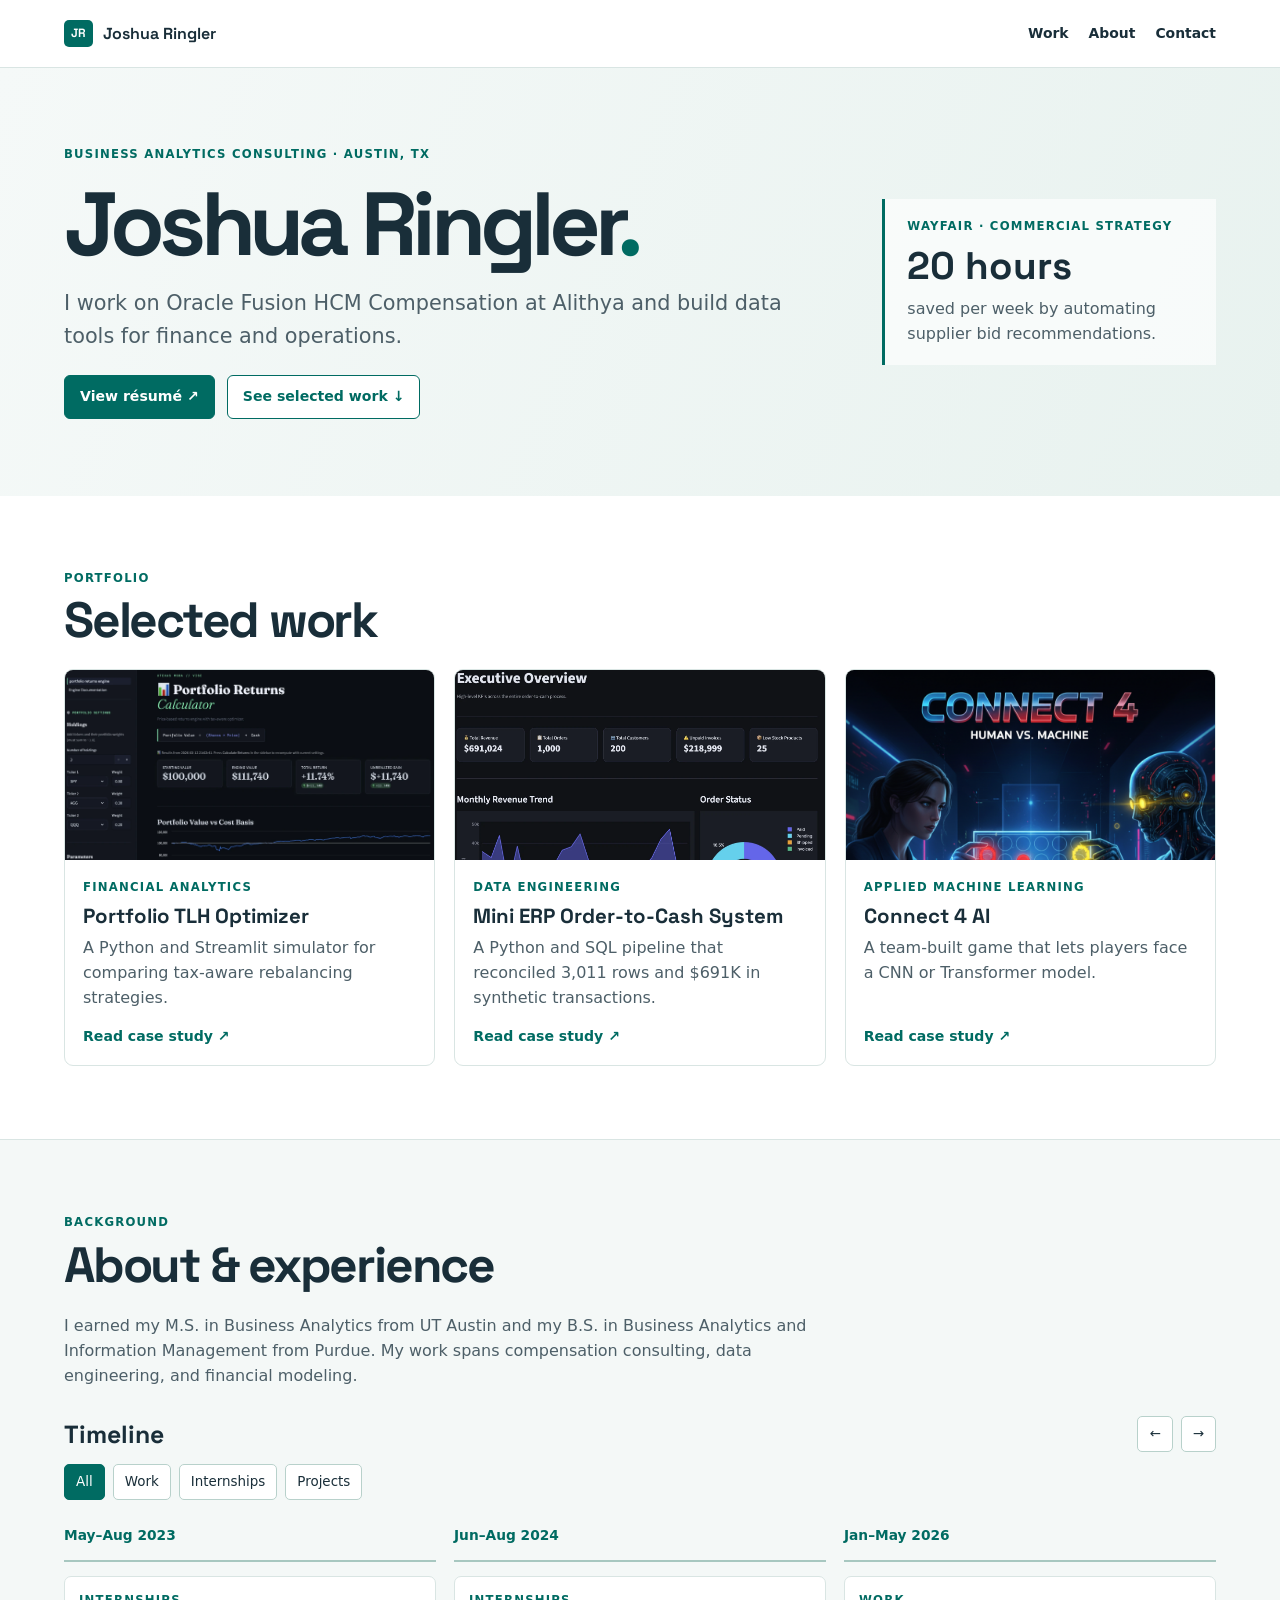
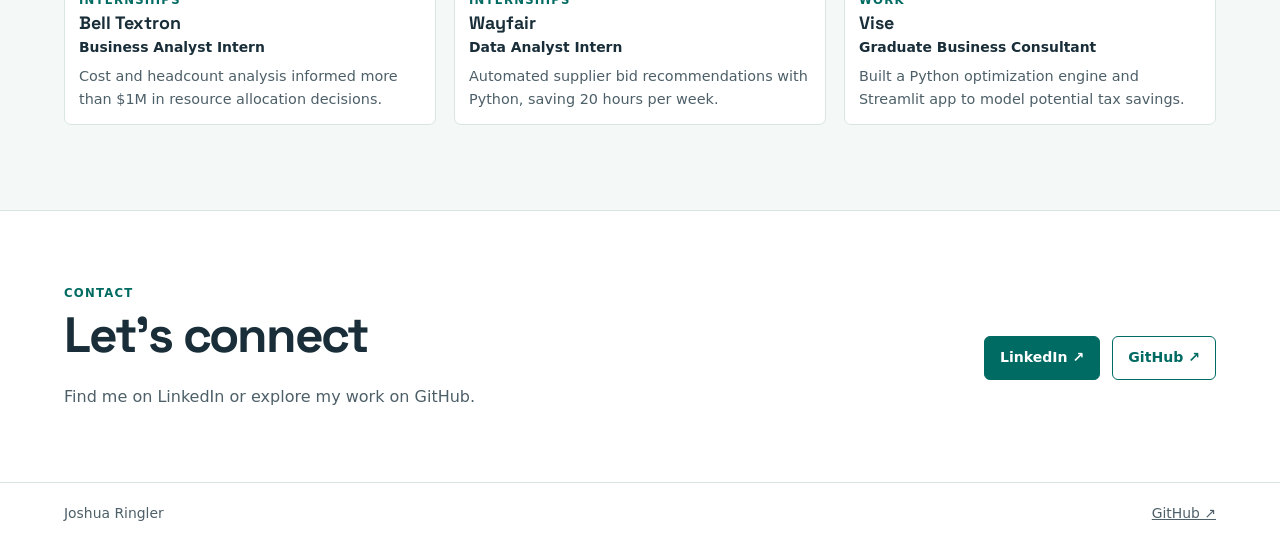
==== index.html @ b194dd1d "Revamp portfolio with consulting design and interactive timeline" ====
<!doctype html>
<html lang="en"><head><meta charset="utf-8"><meta name="viewport" content="width=device-width,initial-scale=1">
<title>Joshua Ringler | Business Analytics Consultant</title><meta name="description" content="Oracle Fusion HCM consulting, data engineering, and financial analytics projects."><link rel="stylesheet" href="/assets/consulting.css"><script src="/assets/timeline.js" defer></script></head>
<body><a class="skip" href="#main">Skip to content</a>
<header class="site-header"><div class="shell top"><a class="brand" href="/"><span aria-hidden="true">JR</span> Joshua Ringler</a><nav aria-label="Main navigation"><a href="/#work">Work</a><a href="/#about">About</a><a href="/#contact">Contact</a></nav></div></header>
<main id="main"><section class="hero"><div class="shell hero-grid"><div><p class="label">Business analytics consulting · Austin, TX</p><h1>Joshua Ringler<span>.</span></h1><p class="lead">I work on Oracle Fusion HCM Compensation at Alithya and build data tools for finance and operations.</p><div class="actions"><a class="primary" href="/assets/joshua-ringler-resume.pdf">View résumé <span aria-hidden="true">↗</span></a><a class="secondary" href="#work">See selected work <span aria-hidden="true">↓</span></a></div></div><aside class="hero-aside" aria-label="Career highlight"><p class="label">Wayfair · Commercial Strategy</p><strong>20 hours</strong><p>saved per week by automating supplier bid recommendations.</p></aside></div></section>
<section class="shell section" id="work"><p class="label">Portfolio</p><h2>Selected work</h2><div class="projects"><article class="project"><a class="project-image" href="/work/portfolio-tlh/" tabindex="-1" aria-hidden="true"><img src="/assets/images/portfolio.webp" alt="" loading="lazy"></a><div class="project-content"><p class="label">Financial analytics</p><h3><a href="/work/portfolio-tlh/">Portfolio TLH Optimizer</a></h3><p>A Python and Streamlit simulator for comparing tax-aware rebalancing strategies.</p><a class="arrow" href="/work/portfolio-tlh/" aria-label="Read case study: Portfolio TLH Optimizer">Read case study <span aria-hidden="true">↗</span></a></div></article><article class="project"><a class="project-image" href="/work/order-to-cash/" tabindex="-1" aria-hidden="true"><img src="/assets/images/order-to-cash.webp" alt="" loading="lazy"></a><div class="project-content"><p class="label">Data engineering</p><h3><a href="/work/order-to-cash/">Mini ERP Order-to-Cash System</a></h3><p>A Python and SQL pipeline that reconciled 3,011 rows and $691K in synthetic transactions.</p><a class="arrow" href="/work/order-to-cash/" aria-label="Read case study: Mini ERP Order-to-Cash System">Read case study <span aria-hidden="true">↗</span></a></div></article><article class="project"><a class="project-image" href="/work/connect-4-ai/" tabindex="-1" aria-hidden="true"><img src="/assets/images/connect_4.png" alt="" loading="lazy"></a><div class="project-content"><p class="label">Applied machine learning</p><h3><a href="/work/connect-4-ai/">Connect 4 AI</a></h3><p>A team-built game that lets players face a CNN or Transformer model.</p><a class="arrow" href="/work/connect-4-ai/" aria-label="Read case study: Connect 4 AI">Read case study <span aria-hidden="true">↗</span></a></div></article></div></section>
<section class="about section" id="about"><div class="shell"><p class="label">Background</p><h2>About &amp; experience</h2><p class="intro">I earned my M.S. in Business Analytics from UT Austin and my B.S. in Business Analytics and Information Management from Purdue. My work spans compensation consulting, data engineering, and financial modeling.</p>
<div class="timeline-head"><h3>Timeline</h3><div class="timeline-nav" hidden><button type="button" data-step="-1" aria-label="Earlier timeline entries">←</button><button type="button" data-step="1" aria-label="Later timeline entries">→</button></div></div>
<div class="filters" hidden role="group" aria-label="Filter timeline"><button type="button" data-filter="All" aria-pressed="true">All</button><button type="button" data-filter="Work" aria-pressed="false">Work</button><button type="button" data-filter="Internships" aria-pressed="false">Internships</button><button type="button" data-filter="Projects" aria-pressed="false">Projects</button></div>
<p class="sr" id="timeline-status" role="status"></p><ol class="timeline" tabindex="0" aria-label="Experience and project timeline"><li data-category="Internships"><p class="time">May–Aug 2023</p><div class="event"><p class="label">Internships</p><h3>Bell Textron</h3><p class="role">Business Analyst Intern</p><p>Cost and headcount analysis informed more than $1M in resource allocation decisions.</p></div></li><li data-category="Internships"><p class="time">Jun–Aug 2024</p><div class="event"><p class="label">Internships</p><h3>Wayfair</h3><p class="role">Data Analyst Intern</p><p>Automated supplier bid recommendations with Python, saving 20 hours per week.</p></div></li><li data-category="Work"><p class="time">Jan–May 2026</p><div class="event"><p class="label">Work</p><h3>Vise</h3><p class="role">Graduate Business Consultant</p><p>Built a Python optimization engine and Streamlit app to model potential tax savings.</p></div></li><li data-category="Projects"><p class="time">Spring 2026</p><div class="event"><p class="label">Projects</p><h3>Connect 4 AI</h3><p class="role">Team course project</p><p>Built an app as a team that lets players choose between a CNN and a Transformer opponent.</p></div></li><li data-category="Projects"><p class="time">2026</p><div class="event"><p class="label">Projects</p><h3>Mini ERP Order-to-Cash</h3><p class="role">Personal project</p><p>Reconciled 3,011 rows and $691K in synthetic transactions with Python and SQL.</p></div></li><li data-category="Work"><p class="time">Sep 2026–present</p><div class="event"><p class="label">Work</p><h3>Alithya</h3><p class="role">Associate Consultant, HCM Compensation</p><p>Configure Oracle Fusion HCM compensation plans and use SQL for data preparation.</p></div></li></ol></div></section>
<section class="shell section contact" id="contact"><div><p class="label">Contact</p><h2>Let’s connect</h2><p>Find me on LinkedIn or explore my work on GitHub.</p></div><div class="actions"><a class="primary" href="https://www.linkedin.com/in/joshuaringler/">LinkedIn ↗</a><a class="secondary" href="https://github.com/jringler30">GitHub ↗</a></div></section></main><footer><div class="shell">Joshua Ringler <a href="https://github.com/jringler30">GitHub ↗</a></div></footer></body></html>
---- assets/consulting.css ----
@font-face{font-family:Space;src:url('/assets/fonts/space.ttf') format('truetype');font-weight:300 700;font-display:swap}
:root{--ink:#192e39;--muted:#4d5f68;--teal:#006b62;--line:#d9e5e3;--wash:#edf5f3}
*{box-sizing:border-box}
body{margin:0;background:#fff;color:var(--ink);font:1rem/1.55 system-ui,sans-serif}
a{color:inherit}
a:focus-visible,button:focus-visible,[tabindex]:focus-visible{outline:3px solid #07877a;outline-offset:4px}
[hidden]{display:none!important}
.sr,.skip:not(:focus){position:absolute;width:1px;height:1px;overflow:hidden;clip-path:inset(50%);white-space:nowrap}
.skip:focus{position:fixed;top:8px;left:8px;padding:10px;z-index:2;background:white}
.shell{width:min(1152px,calc(100% - 64px));margin:auto}
h1,h2,h3,.brand{font-family:Space,system-ui,sans-serif;line-height:1.1;margin:0}
p{margin:0}
.site-header{border-bottom:1px solid var(--line)}
.top,nav,.brand,.actions,footer .shell,.timeline-head{display:flex;align-items:center;gap:20px}
.top,footer .shell,.timeline-head{justify-content:space-between}
.top{min-height:67px}
.brand,nav a,.actions a{font-weight:650;text-decoration:none}
.brand{gap:10px}
.brand span{background:var(--teal);color:white;border-radius:5px;padding:7px;font-size:.75rem}
nav a{font-size:.87rem}nav a:hover,.arrow:hover{color:var(--teal)}
.hero{background:linear-gradient(112deg,#f5f9f8,#e8f2ef);padding:clamp(45px,6vw,88px) 0}
.hero-grid{display:grid;grid-template-columns:1fr .45fr;gap:6vw;align-items:center}
.label{font-size:.73rem;text-transform:uppercase;letter-spacing:.105em;color:var(--teal);font-weight:750}
h1{font-size:clamp(2.7rem,7vw,6rem);letter-spacing:-.065em;margin:12px 0 14px}
h1 span{color:var(--teal)}
.lead{font-size:clamp(1.06rem,2vw,1.3rem);color:var(--muted);max-width:57ch}
.hero-aside{border-left:3px solid var(--teal);padding:18px 22px;background:#ffffffa8;max-width:340px}
.hero-aside strong{font:700 clamp(1.75rem,3vw,2.6rem)/1.2 Space,system-ui,sans-serif;display:block;margin:8px 0}
.hero-aside p:last-child,.project-content>p:not(.label),.intro,.event>p:last-child,.contact p:not(.label),.case>p:not(.label){color:var(--muted)}
.actions{gap:12px;flex-wrap:wrap;margin-top:23px}
.primary,.secondary{display:inline-block;border-radius:6px;padding:10px 15px;border:1px solid var(--teal);font-size:.88rem;font-weight:650;text-decoration:none}
.primary{background:var(--teal);color:white}.primary:hover{background:#00534c}
.secondary{color:var(--teal);background:white}
.section{padding-block:clamp(40px,6vw,73px)}
h2{font-size:clamp(2rem,4vw,3.1rem);letter-spacing:-.045em;margin:6px 0 22px}
.projects{display:grid;grid-template-columns:repeat(3,minmax(0,1fr));gap:19px}
.project{border:1px solid var(--line);border-radius:9px;overflow:hidden;display:flex;flex-direction:column}
.project-image{background:#e5eeec;display:block}
.project-image img{width:100%;aspect-ratio:1.95;object-fit:cover;object-position:top;display:block}
.project-content{padding:18px;display:flex;flex:1;flex-direction:column;gap:9px}
.project h3{font-size:1.28rem}.project h3 a{text-decoration:none}
.arrow{font-size:.88rem;color:var(--teal);font-weight:700;text-decoration:none}
.project .arrow{margin-top:auto;padding-top:6px}
.about{background:#f4f8f7;border-block:1px solid var(--line)}
.intro{max-width:75ch}
.timeline-head{margin:28px 0 12px}.timeline-head h3{font-size:1.55rem}
.filters,.timeline-nav{display:flex;gap:8px;flex-wrap:wrap}
.filters button,.timeline-nav button{padding:6px 11px;min-height:36px;background:white;color:var(--ink);border:1px solid #b8d1cb;border-radius:5px;font:inherit;font-size:.84rem;cursor:pointer}
.filters button[aria-pressed=true]{background:var(--teal);border-color:var(--teal);color:white}
.timeline{display:grid;grid-auto-flow:column;grid-auto-columns:calc((100% - 36px)/3);gap:18px;overflow-x:auto;scroll-snap-type:x mandatory;list-style:none;margin:12px 0 0;padding:0 0 12px;scrollbar-color:#a1bdb6 transparent}
.timeline li{scroll-snap-align:start;min-width:0}
.time{font-weight:700;color:var(--teal);font-size:.86rem;padding:13px 0;border-bottom:2px solid #a7c7c0;margin-bottom:14px}
.event{border:1px solid var(--line);border-radius:7px;padding:14px;background:white;min-height:calc(100% - 66px)}
.event h3{margin:4px 0;font-size:1.12rem}.role{font-weight:650;font-size:.87rem;margin-bottom:7px}
.event>p:last-child{font-size:.9rem}
.contact{display:flex;align-items:center;justify-content:space-between;gap:20px;flex-wrap:wrap}
footer{border-top:1px solid var(--line);padding:20px 0;color:var(--muted);font-size:.87rem}
.case{max-width:900px}.case>.label{margin-top:28px}.case h1{font-size:clamp(2.4rem,6vw,4.7rem)}.case .primary{margin-top:20px}.case figure{margin:25px 0}.case img{display:block;max-width:100%;max-height:580px;border:1px solid var(--line);border-radius:8px}.case h2{font-size:1.7rem;margin-top:24px;margin-bottom:7px}
@media(max-width:720px){
 .shell{width:calc(100% - 34px)}.hero-grid,.projects{grid-template-columns:1fr}.hero-grid{gap:24px}.hero-aside{max-width:none}.timeline{grid-auto-flow:row;grid-template-columns:1fr;overflow:visible;gap:12px;border-left:2px solid #a7c7c0;padding-left:12px}.time{padding:4px 0;border:0;margin-bottom:3px}.timeline-nav{display:none}.event{min-height:auto}
}
@media(max-width:410px){nav{gap:9px}nav a,.brand{font-size:.76rem}.top{gap:7px}.brand{gap:5px}}
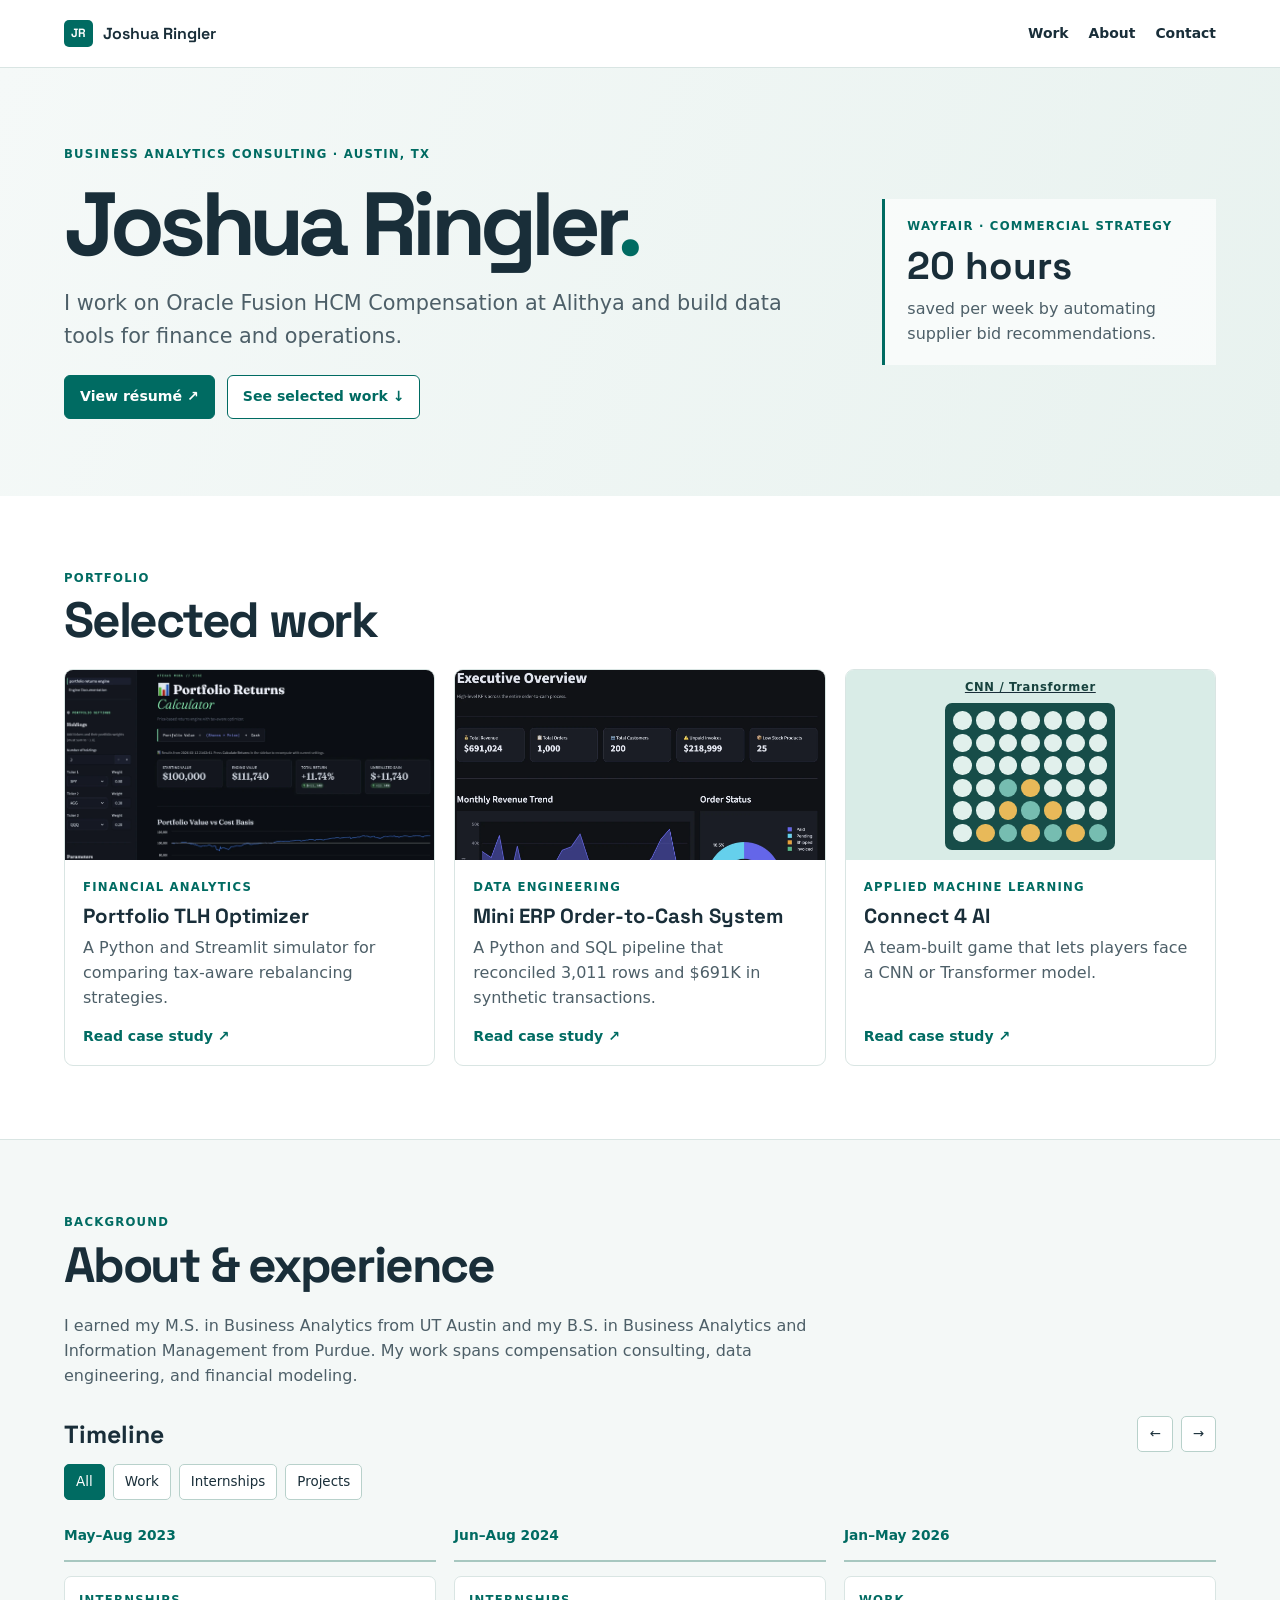
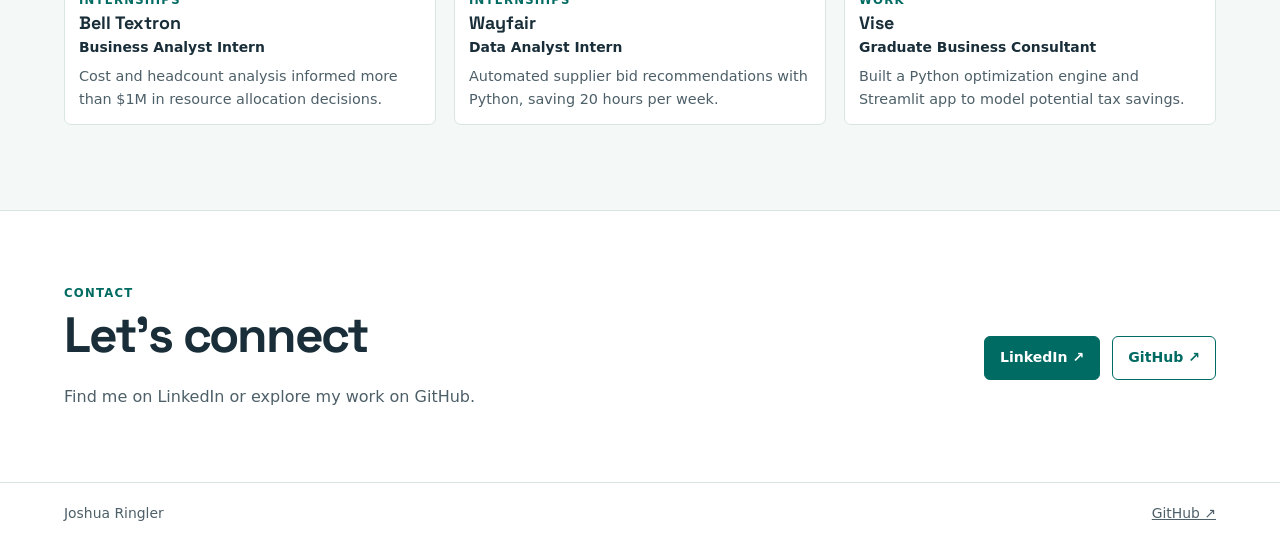
==== commit 052e11d1: "Use a lightweight illustration for the Connect 4 case study" ====
--- a/index.html
+++ b/index.html
@@ -4,7 +4,7 @@
 <body><a class="skip" href="#main">Skip to content</a>
 <header class="site-header"><div class="shell top"><a class="brand" href="/"><span aria-hidden="true">JR</span> Joshua Ringler</a><nav aria-label="Main navigation"><a href="/#work">Work</a><a href="/#about">About</a><a href="/#contact">Contact</a></nav></div></header>
 <main id="main"><section class="hero"><div class="shell hero-grid"><div><p class="label">Business analytics consulting · Austin, TX</p><h1>Joshua Ringler<span>.</span></h1><p class="lead">I work on Oracle Fusion HCM Compensation at Alithya and build data tools for finance and operations.</p><div class="actions"><a class="primary" href="/assets/joshua-ringler-resume.pdf">View résumé <span aria-hidden="true">↗</span></a><a class="secondary" href="#work">See selected work <span aria-hidden="true">↓</span></a></div></div><aside class="hero-aside" aria-label="Career highlight"><p class="label">Wayfair · Commercial Strategy</p><strong>20 hours</strong><p>saved per week by automating supplier bid recommendations.</p></aside></div></section>
-<section class="shell section" id="work"><p class="label">Portfolio</p><h2>Selected work</h2><div class="projects"><article class="project"><a class="project-image" href="/work/portfolio-tlh/" tabindex="-1" aria-hidden="true"><img src="/assets/images/portfolio.webp" alt="" loading="lazy"></a><div class="project-content"><p class="label">Financial analytics</p><h3><a href="/work/portfolio-tlh/">Portfolio TLH Optimizer</a></h3><p>A Python and Streamlit simulator for comparing tax-aware rebalancing strategies.</p><a class="arrow" href="/work/portfolio-tlh/" aria-label="Read case study: Portfolio TLH Optimizer">Read case study <span aria-hidden="true">↗</span></a></div></article><article class="project"><a class="project-image" href="/work/order-to-cash/" tabindex="-1" aria-hidden="true"><img src="/assets/images/order-to-cash.webp" alt="" loading="lazy"></a><div class="project-content"><p class="label">Data engineering</p><h3><a href="/work/order-to-cash/">Mini ERP Order-to-Cash System</a></h3><p>A Python and SQL pipeline that reconciled 3,011 rows and $691K in synthetic transactions.</p><a class="arrow" href="/work/order-to-cash/" aria-label="Read case study: Mini ERP Order-to-Cash System">Read case study <span aria-hidden="true">↗</span></a></div></article><article class="project"><a class="project-image" href="/work/connect-4-ai/" tabindex="-1" aria-hidden="true"><img src="/assets/images/connect_4.png" alt="" loading="lazy"></a><div class="project-content"><p class="label">Applied machine learning</p><h3><a href="/work/connect-4-ai/">Connect 4 AI</a></h3><p>A team-built game that lets players face a CNN or Transformer model.</p><a class="arrow" href="/work/connect-4-ai/" aria-label="Read case study: Connect 4 AI">Read case study <span aria-hidden="true">↗</span></a></div></article></div></section>
+<section class="shell section" id="work"><p class="label">Portfolio</p><h2>Selected work</h2><div class="projects"><article class="project"><a class="project-image" href="/work/portfolio-tlh/" tabindex="-1" aria-hidden="true"><img src="/assets/images/portfolio.webp" alt="" loading="lazy"></a><div class="project-content"><p class="label">Financial analytics</p><h3><a href="/work/portfolio-tlh/">Portfolio TLH Optimizer</a></h3><p>A Python and Streamlit simulator for comparing tax-aware rebalancing strategies.</p><a class="arrow" href="/work/portfolio-tlh/" aria-label="Read case study: Portfolio TLH Optimizer">Read case study <span aria-hidden="true">↗</span></a></div></article><article class="project"><a class="project-image" href="/work/order-to-cash/" tabindex="-1" aria-hidden="true"><img src="/assets/images/order-to-cash.webp" alt="" loading="lazy"></a><div class="project-content"><p class="label">Data engineering</p><h3><a href="/work/order-to-cash/">Mini ERP Order-to-Cash System</a></h3><p>A Python and SQL pipeline that reconciled 3,011 rows and $691K in synthetic transactions.</p><a class="arrow" href="/work/order-to-cash/" aria-label="Read case study: Mini ERP Order-to-Cash System">Read case study <span aria-hidden="true">↗</span></a></div></article><article class="project"><a class="project-image" href="/work/connect-4-ai/" tabindex="-1" aria-hidden="true"><div class="game-preview" aria-hidden="true"><span>CNN / Transformer</span><div class="game-board"><i></i><i></i><i></i><i></i><i></i><i></i><i></i><i></i><i></i><i></i><i></i><i></i><i></i><i></i><i></i><i></i><i></i><i></i><i></i><i></i><i></i><i></i><i></i><i class="dark"></i><i class="light"></i><i></i><i></i><i></i><i></i><i></i><i class="light"></i><i class="dark"></i><i class="light"></i><i></i><i></i><i></i><i class="light"></i><i class="dark"></i><i class="light"></i><i class="dark"></i><i class="light"></i><i class="dark"></i></div></div></a><div class="project-content"><p class="label">Applied machine learning</p><h3><a href="/work/connect-4-ai/">Connect 4 AI</a></h3><p>A team-built game that lets players face a CNN or Transformer model.</p><a class="arrow" href="/work/connect-4-ai/" aria-label="Read case study: Connect 4 AI">Read case study <span aria-hidden="true">↗</span></a></div></article></div></section>
 <section class="about section" id="about"><div class="shell"><p class="label">Background</p><h2>About &amp; experience</h2><p class="intro">I earned my M.S. in Business Analytics from UT Austin and my B.S. in Business Analytics and Information Management from Purdue. My work spans compensation consulting, data engineering, and financial modeling.</p>
 <div class="timeline-head"><h3>Timeline</h3><div class="timeline-nav" hidden><button type="button" data-step="-1" aria-label="Earlier timeline entries">←</button><button type="button" data-step="1" aria-label="Later timeline entries">→</button></div></div>
 <div class="filters" hidden role="group" aria-label="Filter timeline"><button type="button" data-filter="All" aria-pressed="true">All</button><button type="button" data-filter="Work" aria-pressed="false">Work</button><button type="button" data-filter="Internships" aria-pressed="false">Internships</button><button type="button" data-filter="Projects" aria-pressed="false">Projects</button></div>
--- a/assets/consulting.css
+++ b/assets/consulting.css
@@ -60,3 +60,5 @@
  .shell{width:calc(100% - 34px)}.hero-grid,.projects{grid-template-columns:1fr}.hero-grid{gap:24px}.hero-aside{max-width:none}.timeline{grid-auto-flow:row;grid-template-columns:1fr;overflow:visible;gap:12px;border-left:2px solid #a7c7c0;padding-left:12px}.time{padding:4px 0;border:0;margin-bottom:3px}.timeline-nav{display:none}.event{min-height:auto}
 }
 @media(max-width:410px){nav{gap:9px}nav a,.brand{font-size:.76rem}.top{gap:7px}.brand{gap:5px}}
+
+.game-preview{aspect-ratio:1.95;background:#d9ece7;display:grid;place-content:center;justify-items:center;gap:6px;color:#17423e;font-size:.72rem;font-weight:700;letter-spacing:.06em}.game-board{display:grid;grid-template-columns:repeat(7,1fr);gap:4px;background:#174d49;border-radius:7px;padding:8px}.game-board i{width:clamp(10px,1.45vw,19px);aspect-ratio:1;border-radius:50%;background:#e1f0ec}.game-board .light{background:#e8b959}.game-board .dark{background:#76bdb1}.case .game-preview{max-height:315px}
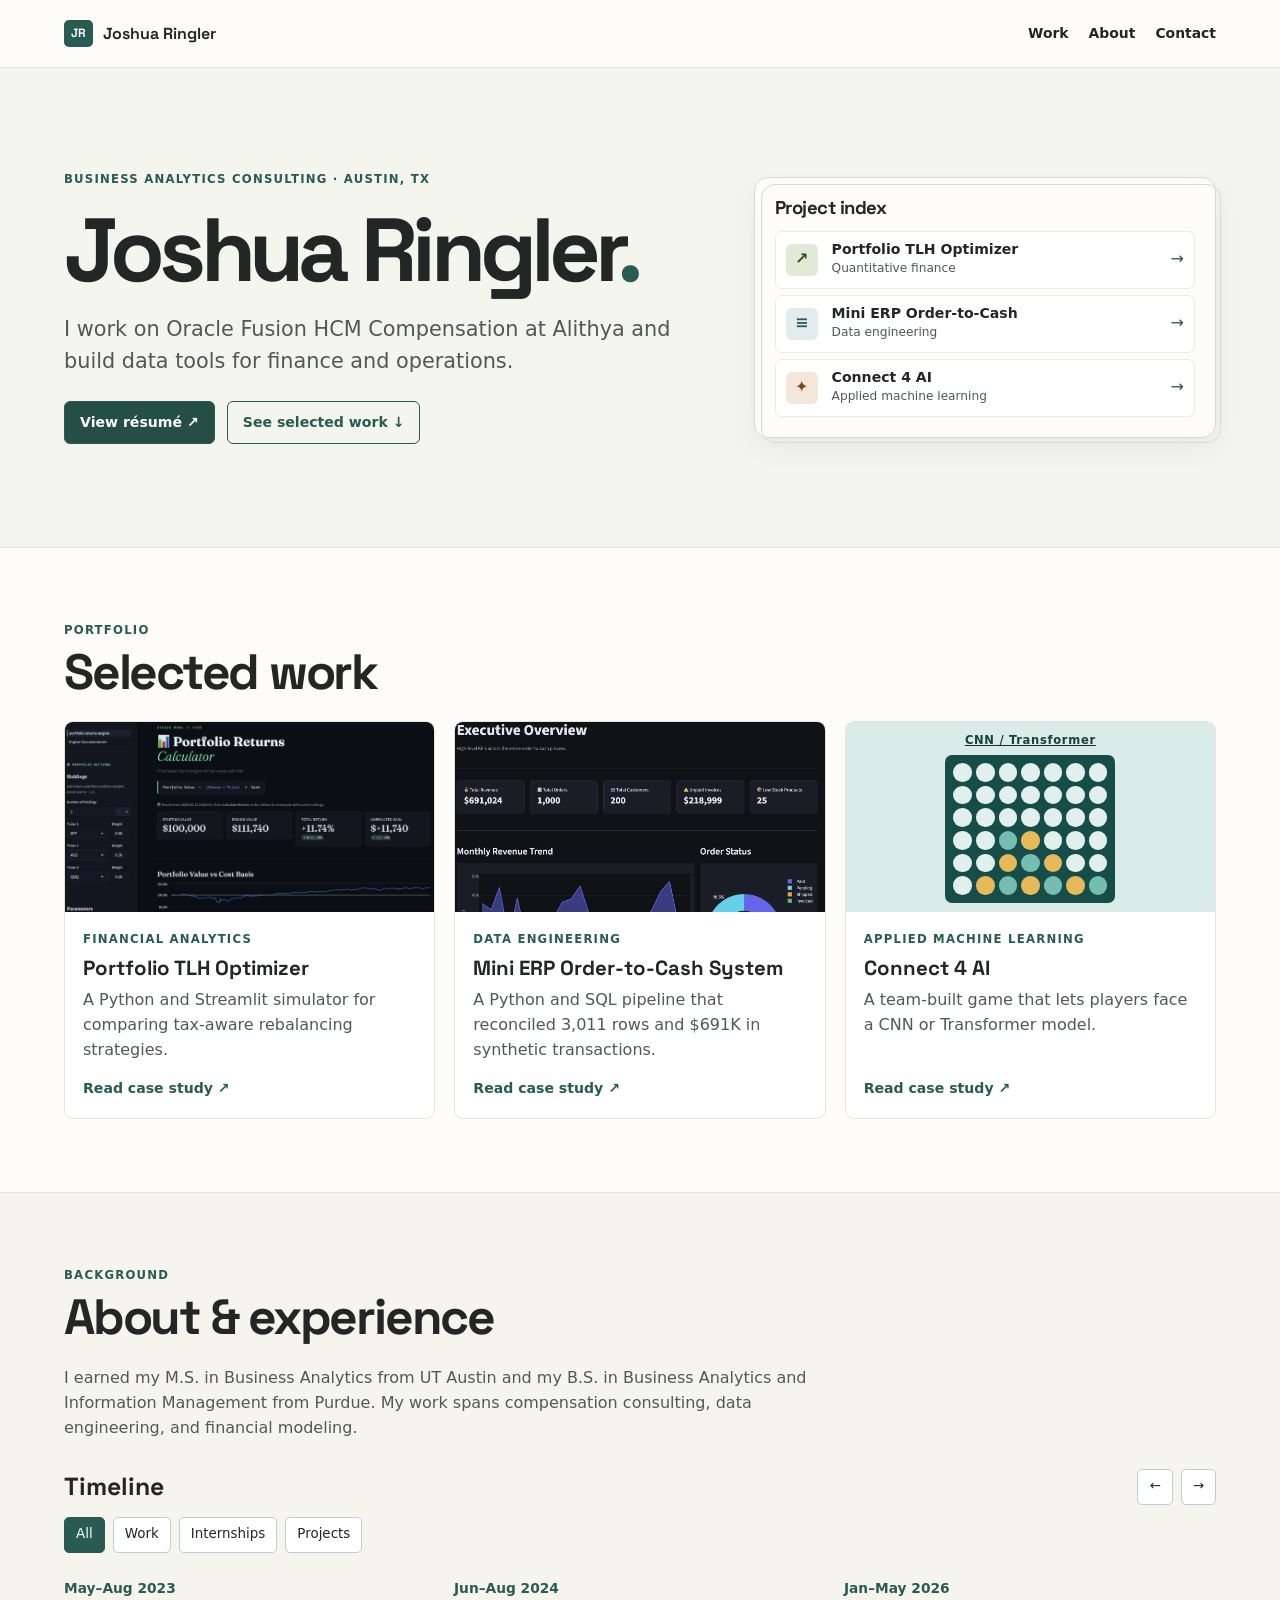
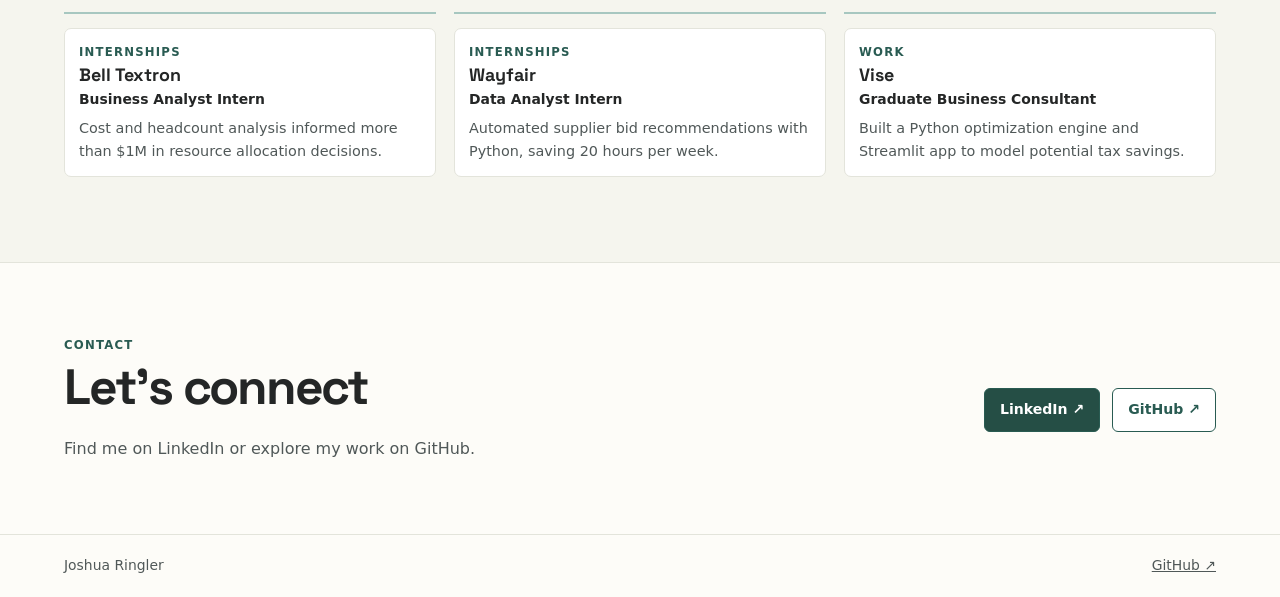
==== commit 05b3ec88: "Refresh portfolio with an editorial project index and subtle motion" ====
--- a/index.html
+++ b/index.html
@@ -3,7 +3,14 @@
 <title>Joshua Ringler | Business Analytics Consultant</title><meta name="description" content="Oracle Fusion HCM consulting, data engineering, and financial analytics projects."><link rel="stylesheet" href="/assets/consulting.css"><script src="/assets/timeline.js" defer></script></head>
 <body><a class="skip" href="#main">Skip to content</a>
 <header class="site-header"><div class="shell top"><a class="brand" href="/"><span aria-hidden="true">JR</span> Joshua Ringler</a><nav aria-label="Main navigation"><a href="/#work">Work</a><a href="/#about">About</a><a href="/#contact">Contact</a></nav></div></header>
-<main id="main"><section class="hero"><div class="shell hero-grid"><div><p class="label">Business analytics consulting · Austin, TX</p><h1>Joshua Ringler<span>.</span></h1><p class="lead">I work on Oracle Fusion HCM Compensation at Alithya and build data tools for finance and operations.</p><div class="actions"><a class="primary" href="/assets/joshua-ringler-resume.pdf">View résumé <span aria-hidden="true">↗</span></a><a class="secondary" href="#work">See selected work <span aria-hidden="true">↓</span></a></div></div><aside class="hero-aside" aria-label="Career highlight"><p class="label">Wayfair · Commercial Strategy</p><strong>20 hours</strong><p>saved per week by automating supplier bid recommendations.</p></aside></div></section>
+<main id="main"><section class="hero"><div class="shell hero-grid"><div><p class="label">Business analytics consulting · Austin, TX</p><h1>Joshua Ringler<span>.</span></h1><p class="lead">I work on Oracle Fusion HCM Compensation at Alithya and build data tools for finance and operations.</p><div class="actions"><a class="primary" href="/assets/joshua-ringler-resume.pdf">View résumé <span aria-hidden="true">↗</span></a><a class="secondary" href="#work">See selected work <span aria-hidden="true">↓</span></a></div></div><aside class="work-index" aria-labelledby="index-title">
+  <h2 id="index-title">Project index</h2>
+  <ul>
+    <li><a href="/work/portfolio-tlh/"><span class="index-icon index-finance" aria-hidden="true">↗</span><span><strong>Portfolio TLH Optimizer</strong><small>Quantitative finance</small></span><span class="index-arrow" aria-hidden="true">→</span></a></li>
+    <li><a href="/work/order-to-cash/"><span class="index-icon index-data" aria-hidden="true">≡</span><span><strong>Mini ERP Order-to-Cash</strong><small>Data engineering</small></span><span class="index-arrow" aria-hidden="true">→</span></a></li>
+    <li><a href="/work/connect-4-ai/"><span class="index-icon index-ml" aria-hidden="true">✦</span><span><strong>Connect 4 AI</strong><small>Applied machine learning</small></span><span class="index-arrow" aria-hidden="true">→</span></a></li>
+  </ul>
+</aside></div></section>
 <section class="shell section" id="work"><p class="label">Portfolio</p><h2>Selected work</h2><div class="projects"><article class="project"><a class="project-image" href="/work/portfolio-tlh/" tabindex="-1" aria-hidden="true"><img src="/assets/images/portfolio.webp" alt="" loading="lazy"></a><div class="project-content"><p class="label">Financial analytics</p><h3><a href="/work/portfolio-tlh/">Portfolio TLH Optimizer</a></h3><p>A Python and Streamlit simulator for comparing tax-aware rebalancing strategies.</p><a class="arrow" href="/work/portfolio-tlh/" aria-label="Read case study: Portfolio TLH Optimizer">Read case study <span aria-hidden="true">↗</span></a></div></article><article class="project"><a class="project-image" href="/work/order-to-cash/" tabindex="-1" aria-hidden="true"><img src="/assets/images/order-to-cash.webp" alt="" loading="lazy"></a><div class="project-content"><p class="label">Data engineering</p><h3><a href="/work/order-to-cash/">Mini ERP Order-to-Cash System</a></h3><p>A Python and SQL pipeline that reconciled 3,011 rows and $691K in synthetic transactions.</p><a class="arrow" href="/work/order-to-cash/" aria-label="Read case study: Mini ERP Order-to-Cash System">Read case study <span aria-hidden="true">↗</span></a></div></article><article class="project"><a class="project-image" href="/work/connect-4-ai/" tabindex="-1" aria-hidden="true"><div class="game-preview" aria-hidden="true"><span>CNN / Transformer</span><div class="game-board"><i></i><i></i><i></i><i></i><i></i><i></i><i></i><i></i><i></i><i></i><i></i><i></i><i></i><i></i><i></i><i></i><i></i><i></i><i></i><i></i><i></i><i></i><i></i><i class="dark"></i><i class="light"></i><i></i><i></i><i></i><i></i><i></i><i class="light"></i><i class="dark"></i><i class="light"></i><i></i><i></i><i></i><i class="light"></i><i class="dark"></i><i class="light"></i><i class="dark"></i><i class="light"></i><i class="dark"></i></div></div></a><div class="project-content"><p class="label">Applied machine learning</p><h3><a href="/work/connect-4-ai/">Connect 4 AI</a></h3><p>A team-built game that lets players face a CNN or Transformer model.</p><a class="arrow" href="/work/connect-4-ai/" aria-label="Read case study: Connect 4 AI">Read case study <span aria-hidden="true">↗</span></a></div></article></div></section>
 <section class="about section" id="about"><div class="shell"><p class="label">Background</p><h2>About &amp; experience</h2><p class="intro">I earned my M.S. in Business Analytics from UT Austin and my B.S. in Business Analytics and Information Management from Purdue. My work spans compensation consulting, data engineering, and financial modeling.</p>
 <div class="timeline-head"><h3>Timeline</h3><div class="timeline-nav" hidden><button type="button" data-step="-1" aria-label="Earlier timeline entries">←</button><button type="button" data-step="1" aria-label="Later timeline entries">→</button></div></div>
--- a/assets/consulting.css
+++ b/assets/consulting.css
@@ -1,7 +1,7 @@
 @font-face{font-family:Space;src:url('/assets/fonts/space.ttf') format('truetype');font-weight:300 700;font-display:swap}
-:root{--ink:#192e39;--muted:#4d5f68;--teal:#006b62;--line:#d9e5e3;--wash:#edf5f3}
+:root{--ink:#242626;--muted:#505858;--teal:#295b52;--line:#e3e4db;--wash:#f4f5ed}
 *{box-sizing:border-box}
-body{margin:0;background:#fff;color:var(--ink);font:1rem/1.55 system-ui,sans-serif}
+body{margin:0;background:#fdfcf8;color:var(--ink);font:1rem/1.55 system-ui,sans-serif}
 a{color:inherit}
 a:focus-visible,button:focus-visible,[tabindex]:focus-visible{outline:3px solid #07877a;outline-offset:4px}
 [hidden]{display:none!important}
@@ -18,15 +18,13 @@
 .brand{gap:10px}
 .brand span{background:var(--teal);color:white;border-radius:5px;padding:7px;font-size:.75rem}
 nav a{font-size:.87rem}nav a:hover,.arrow:hover{color:var(--teal)}
-.hero{background:linear-gradient(112deg,#f5f9f8,#e8f2ef);padding:clamp(45px,6vw,88px) 0}
-.hero-grid{display:grid;grid-template-columns:1fr .45fr;gap:6vw;align-items:center}
+.hero{background:#f4f5ed;border-bottom:1px solid var(--line);padding:clamp(49px,8vw,110px) 0}
+.hero-grid{display:grid;grid-template-columns:minmax(0,1.15fr) minmax(0,.85fr);gap:5vw;align-items:center}
 .label{font-size:.73rem;text-transform:uppercase;letter-spacing:.105em;color:var(--teal);font-weight:750}
 h1{font-size:clamp(2.7rem,7vw,6rem);letter-spacing:-.065em;margin:12px 0 14px}
 h1 span{color:var(--teal)}
 .lead{font-size:clamp(1.06rem,2vw,1.3rem);color:var(--muted);max-width:57ch}
-.hero-aside{border-left:3px solid var(--teal);padding:18px 22px;background:#ffffffa8;max-width:340px}
-.hero-aside strong{font:700 clamp(1.75rem,3vw,2.6rem)/1.2 Space,system-ui,sans-serif;display:block;margin:8px 0}
-.hero-aside p:last-child,.project-content>p:not(.label),.intro,.event>p:last-child,.contact p:not(.label),.case>p:not(.label){color:var(--muted)}
+.project-content>p:not(.label),.intro,.event>p:last-child,.contact p:not(.label),.case>p:not(.label){color:var(--muted)}
 .actions{gap:12px;flex-wrap:wrap;margin-top:23px}
 .primary,.secondary{display:inline-block;border-radius:6px;padding:10px 15px;border:1px solid var(--teal);font-size:.88rem;font-weight:650;text-decoration:none}
 .primary{background:var(--teal);color:white}.primary:hover{background:#00534c}
@@ -41,7 +39,7 @@
 .project h3{font-size:1.28rem}.project h3 a{text-decoration:none}
 .arrow{font-size:.88rem;color:var(--teal);font-weight:700;text-decoration:none}
 .project .arrow{margin-top:auto;padding-top:6px}
-.about{background:#f4f8f7;border-block:1px solid var(--line)}
+.about{background:#f5f5ee;border-block:1px solid var(--line)}
 .intro{max-width:75ch}
 .timeline-head{margin:28px 0 12px}.timeline-head h3{font-size:1.55rem}
 .filters,.timeline-nav{display:flex;gap:8px;flex-wrap:wrap}
@@ -57,8 +55,51 @@
 footer{border-top:1px solid var(--line);padding:20px 0;color:var(--muted);font-size:.87rem}
 .case{max-width:900px}.case>.label{margin-top:28px}.case h1{font-size:clamp(2.4rem,6vw,4.7rem)}.case .primary{margin-top:20px}.case figure{margin:25px 0}.case img{display:block;max-width:100%;max-height:580px;border:1px solid var(--line);border-radius:8px}.case h2{font-size:1.7rem;margin-top:24px;margin-bottom:7px}
 @media(max-width:720px){
- .shell{width:calc(100% - 34px)}.hero-grid,.projects{grid-template-columns:1fr}.hero-grid{gap:24px}.hero-aside{max-width:none}.timeline{grid-auto-flow:row;grid-template-columns:1fr;overflow:visible;gap:12px;border-left:2px solid #a7c7c0;padding-left:12px}.time{padding:4px 0;border:0;margin-bottom:3px}.timeline-nav{display:none}.event{min-height:auto}
+ .shell{width:calc(100% - 34px)}.hero-grid,.projects{grid-template-columns:1fr}.hero-grid{gap:24px}.timeline{grid-auto-flow:row;grid-template-columns:1fr;overflow:visible;gap:12px;border-left:2px solid #a7c7c0;padding-left:12px}.time{padding:4px 0;border:0;margin-bottom:3px}.timeline-nav{display:none}.event{min-height:auto}
 }
 @media(max-width:410px){nav{gap:9px}nav a,.brand{font-size:.76rem}.top{gap:7px}.brand{gap:5px}}
 
 .game-preview{aspect-ratio:1.95;background:#d9ece7;display:grid;place-content:center;justify-items:center;gap:6px;color:#17423e;font-size:.72rem;font-weight:700;letter-spacing:.06em}.game-board{display:grid;grid-template-columns:repeat(7,1fr);gap:4px;background:#174d49;border-radius:7px;padding:8px}.game-board i{width:clamp(10px,1.45vw,19px);aspect-ratio:1;border-radius:50%;background:#e1f0ec}.game-board .light{background:#e8b959}.game-board .dark{background:#76bdb1}.case .game-preview{max-height:315px}
+
+.work-index {
+  position:relative; isolation:isolate; padding:20px; border:1px solid #d4dbd0;
+  border-radius:14px; background:#fdfcf8; box-shadow:0 12px 30px #282d2110;
+}
+.work-index::before {
+  content:""; position:absolute; inset:6px -6px -6px 6px; border:1px solid #d5ddce;
+  border-radius:inherit; z-index:-1; pointer-events:none;
+}
+.work-index h2 {font-size:1.16rem; margin:0 0 12px; letter-spacing:-.025em}
+.work-index ul {list-style:none; padding:0; margin:0; display:grid; gap:6px}
+.work-index a {
+  display:grid; grid-template-columns:35px 1fr auto; gap:11px; align-items:center;
+  min-height:58px; text-decoration:none; border:1px solid #eaebe3; background:#fff;
+  border-radius:7px; padding:7px 10px; transition:background .18s ease, translate .18s ease;
+}
+.work-index a:hover,.work-index a:focus-visible {background:#f5f7ed; translate:3px 0}
+.index-icon {display:grid; place-items:center; width:32px; height:32px; border-radius:6px; font-weight:750}
+.index-finance {background:#e1e9d7; color:#324c21}
+.index-data {background:#e2eced; color:#2b5961}
+.index-ml {background:#f4e6d8; color:#74482b}
+.work-index strong,.work-index small {display:block}
+.work-index strong {font-size:.88rem; line-height:1.25}
+.work-index small {color:var(--muted); font-size:.76rem}
+.index-arrow {color:var(--teal)}
+.project {background:#fff; transition:border-color .2s ease,box-shadow .22s ease}
+.project:hover,.project:focus-within {border-color:#afc1ae; box-shadow:0 8px 22px #252b1910}
+.project-image {overflow:hidden}
+.project-image img,.game-preview {transition:scale .35s cubic-bezier(.2,.65,.3,1)}
+.project:hover .project-image img,.project:hover .game-preview {scale:1.035}
+.primary {background:#254e45}
+.secondary {background:transparent}
+.contact .secondary {background:white}
+@media (prefers-reduced-motion:no-preference) {
+  .hero-grid > :first-child {animation:page-enter .45s cubic-bezier(.2,.65,.3,1) both}
+  .work-index {animation:page-enter .52s .09s cubic-bezier(.2,.65,.3,1) both}
+  @keyframes page-enter {from {opacity:0; translate:0 12px} to {opacity:1; translate:0 0}}
+}
+@media (prefers-reduced-motion:reduce) {
+  .work-index a,.project,.project-image img,.game-preview {transition:none}
+  .work-index a:hover,.work-index a:focus-visible {translate:none}
+  .project:hover .project-image img,.project:hover .game-preview {scale:1}
+}
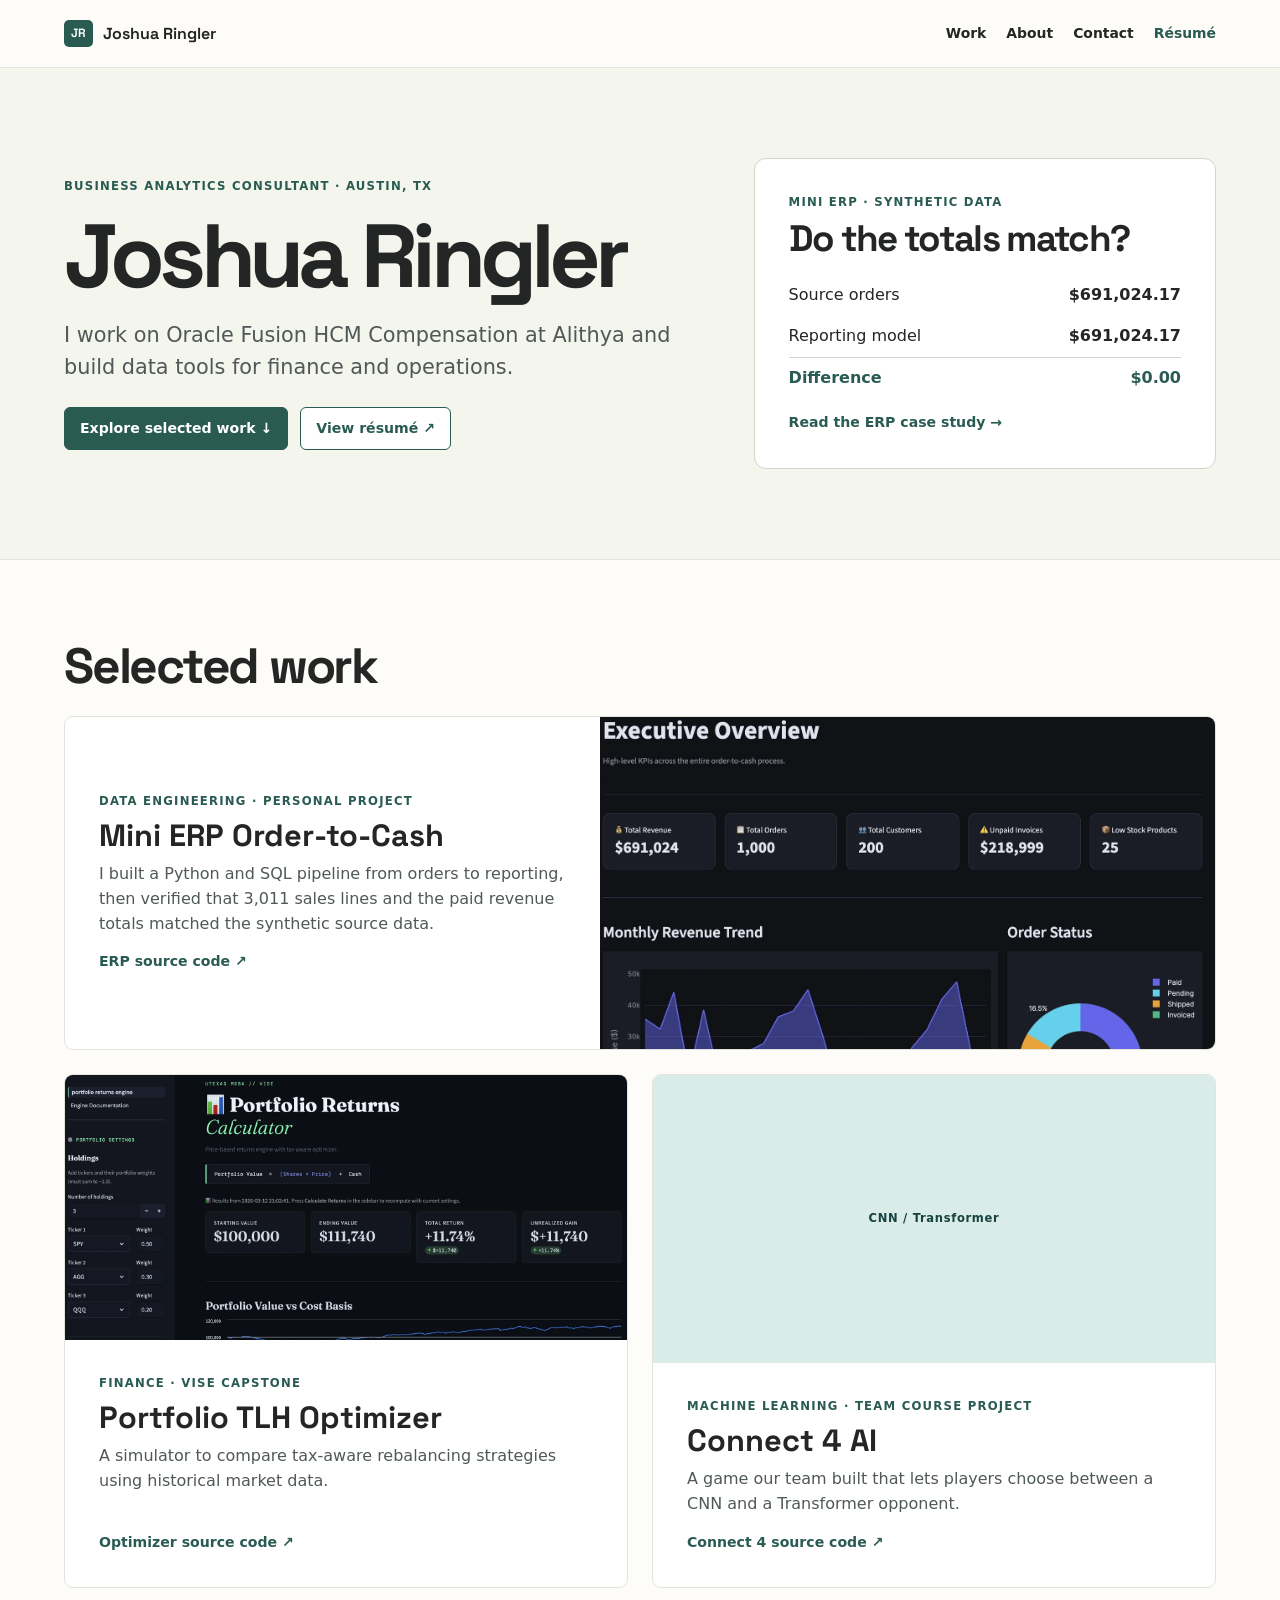
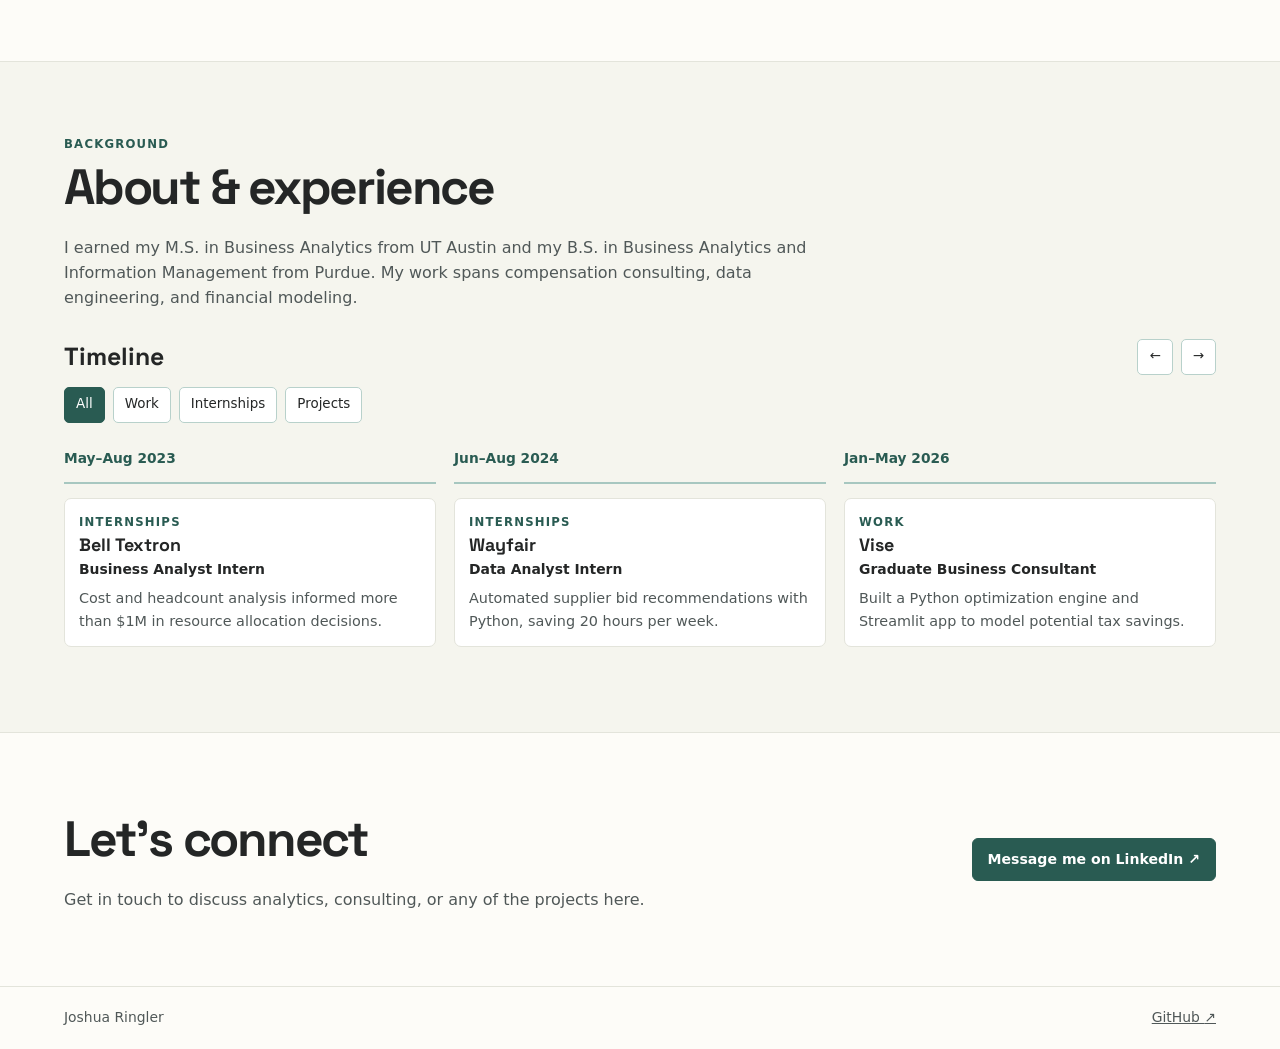
==== commit 89b94897: "Lead portfolio with an ERP reconciliation" ====
--- a/index.html
+++ b/index.html
@@ -2,18 +2,71 @@
 <html lang="en"><head><meta charset="utf-8"><meta name="viewport" content="width=device-width,initial-scale=1">
 <title>Joshua Ringler | Business Analytics Consultant</title><meta name="description" content="Oracle Fusion HCM consulting, data engineering, and financial analytics projects."><link rel="stylesheet" href="/assets/consulting.css"><script src="/assets/timeline.js" defer></script></head>
 <body><a class="skip" href="#main">Skip to content</a>
-<header class="site-header"><div class="shell top"><a class="brand" href="/"><span aria-hidden="true">JR</span> Joshua Ringler</a><nav aria-label="Main navigation"><a href="/#work">Work</a><a href="/#about">About</a><a href="/#contact">Contact</a></nav></div></header>
-<main id="main"><section class="hero"><div class="shell hero-grid"><div><p class="label">Business analytics consulting · Austin, TX</p><h1>Joshua Ringler<span>.</span></h1><p class="lead">I work on Oracle Fusion HCM Compensation at Alithya and build data tools for finance and operations.</p><div class="actions"><a class="primary" href="/assets/joshua-ringler-resume.pdf">View résumé <span aria-hidden="true">↗</span></a><a class="secondary" href="#work">See selected work <span aria-hidden="true">↓</span></a></div></div><aside class="work-index" aria-labelledby="index-title">
-  <h2 id="index-title">Project index</h2>
-  <ul>
-    <li><a href="/work/portfolio-tlh/"><span class="index-icon index-finance" aria-hidden="true">↗</span><span><strong>Portfolio TLH Optimizer</strong><small>Quantitative finance</small></span><span class="index-arrow" aria-hidden="true">→</span></a></li>
-    <li><a href="/work/order-to-cash/"><span class="index-icon index-data" aria-hidden="true">≡</span><span><strong>Mini ERP Order-to-Cash</strong><small>Data engineering</small></span><span class="index-arrow" aria-hidden="true">→</span></a></li>
-    <li><a href="/work/connect-4-ai/"><span class="index-icon index-ml" aria-hidden="true">✦</span><span><strong>Connect 4 AI</strong><small>Applied machine learning</small></span><span class="index-arrow" aria-hidden="true">→</span></a></li>
-  </ul>
-</aside></div></section>
-<section class="shell section" id="work"><p class="label">Portfolio</p><h2>Selected work</h2><div class="projects"><article class="project"><a class="project-image" href="/work/portfolio-tlh/" tabindex="-1" aria-hidden="true"><img src="/assets/images/portfolio.webp" alt="" loading="lazy"></a><div class="project-content"><p class="label">Financial analytics</p><h3><a href="/work/portfolio-tlh/">Portfolio TLH Optimizer</a></h3><p>A Python and Streamlit simulator for comparing tax-aware rebalancing strategies.</p><a class="arrow" href="/work/portfolio-tlh/" aria-label="Read case study: Portfolio TLH Optimizer">Read case study <span aria-hidden="true">↗</span></a></div></article><article class="project"><a class="project-image" href="/work/order-to-cash/" tabindex="-1" aria-hidden="true"><img src="/assets/images/order-to-cash.webp" alt="" loading="lazy"></a><div class="project-content"><p class="label">Data engineering</p><h3><a href="/work/order-to-cash/">Mini ERP Order-to-Cash System</a></h3><p>A Python and SQL pipeline that reconciled 3,011 rows and $691K in synthetic transactions.</p><a class="arrow" href="/work/order-to-cash/" aria-label="Read case study: Mini ERP Order-to-Cash System">Read case study <span aria-hidden="true">↗</span></a></div></article><article class="project"><a class="project-image" href="/work/connect-4-ai/" tabindex="-1" aria-hidden="true"><div class="game-preview" aria-hidden="true"><span>CNN / Transformer</span><div class="game-board"><i></i><i></i><i></i><i></i><i></i><i></i><i></i><i></i><i></i><i></i><i></i><i></i><i></i><i></i><i></i><i></i><i></i><i></i><i></i><i></i><i></i><i></i><i></i><i class="dark"></i><i class="light"></i><i></i><i></i><i></i><i></i><i></i><i class="light"></i><i class="dark"></i><i class="light"></i><i></i><i></i><i></i><i class="light"></i><i class="dark"></i><i class="light"></i><i class="dark"></i><i class="light"></i><i class="dark"></i></div></div></a><div class="project-content"><p class="label">Applied machine learning</p><h3><a href="/work/connect-4-ai/">Connect 4 AI</a></h3><p>A team-built game that lets players face a CNN or Transformer model.</p><a class="arrow" href="/work/connect-4-ai/" aria-label="Read case study: Connect 4 AI">Read case study <span aria-hidden="true">↗</span></a></div></article></div></section>
+<header class="site-header"><div class="shell top"><a class="brand" href="/"><span aria-hidden="true">JR</span> Joshua Ringler</a><nav aria-label="Main navigation"><a href="/#work">Work</a><a href="/#about">About</a><a href="/#contact">Contact</a><a class="nav-resume" href="/assets/joshua-ringler-resume.pdf">Résumé</a></nav></div></header>
+<main id="main">
+<section class="hero">
+  <div class="shell hero-grid">
+    <div class="hero-intro">
+      <p class="label">Business analytics consultant · Austin, TX</p>
+      <h1>Joshua Ringler</h1>
+      <p class="lead">I work on Oracle Fusion HCM Compensation at Alithya and build data tools for finance and operations.</p>
+      <div class="actions">
+        <a class="primary" href="#work">Explore selected work <span aria-hidden="true">↓</span></a>
+        <a class="secondary" href="/assets/joshua-ringler-resume.pdf">View résumé <span aria-hidden="true">↗</span></a>
+      </div>
+    </div>
+    <aside class="proof" aria-labelledby="proof-title">
+      <p class="label">Mini ERP · Synthetic data</p>
+      <h2 id="proof-title">Do the totals match?</h2>
+      <dl class="reconciliation">
+        <div><dt>Source orders</dt><dd>$691,024.17</dd></div>
+        <div><dt>Reporting model</dt><dd>$691,024.17</dd></div>
+        <div class="difference"><dt>Difference</dt><dd>$0.00</dd></div>
+      </dl>
+      <a class="arrow" href="/work/order-to-cash/">Read the ERP case study <span aria-hidden="true">→</span></a>
+    </aside>
+  </div>
+</section>
+<section class="shell section" id="work">
+  <h2>Selected work</h2>
+  <div class="projects">
+    <article class="project featured">
+      <div class="project-content">
+        <p class="label">Data engineering · Personal project</p>
+        <h3><a href="/work/order-to-cash/">Mini ERP Order-to-Cash</a></h3>
+        <p>I built a Python and SQL pipeline from orders to reporting, then verified that 3,011 sales lines and the paid revenue totals matched the synthetic source data.</p>
+        <a class="arrow" href="https://github.com/jringler30/mini-erp-order-to-cash">ERP source code <span aria-hidden="true">↗</span></a>
+      </div>
+      <img class="project-image" src="/assets/images/order-to-cash.webp" alt="Order-to-cash reporting dashboard" loading="lazy" width="1467" height="1100">
+    </article>
+    <article class="project">
+      <img class="project-image" src="/assets/images/portfolio.webp" alt="Portfolio simulator with rebalancing inputs and return metrics" loading="lazy" width="1600" height="861">
+      <div class="project-content">
+        <p class="label">Finance · Vise capstone</p>
+        <h3><a href="/work/portfolio-tlh/">Portfolio TLH Optimizer</a></h3>
+        <p>A simulator to compare tax-aware rebalancing strategies using historical market data.</p>
+        <a class="arrow" href="https://github.com/jringler30/portfolio-tlh-optimizer">Optimizer source code <span aria-hidden="true">↗</span></a>
+      </div>
+    </article>
+    <article class="project">
+      <div class="game-preview" aria-hidden="true">CNN / Transformer</div>
+      <div class="project-content">
+        <p class="label">Machine learning · Team course project</p>
+        <h3><a href="/work/connect-4-ai/">Connect 4 AI</a></h3>
+        <p>A game our team built that lets players choose between a CNN and a Transformer opponent.</p>
+        <a class="arrow" href="https://github.com/jringler30/Connect4Bot">Connect 4 source code <span aria-hidden="true">↗</span></a>
+      </div>
+    </article>
+  </div>
+</section>
 <section class="about section" id="about"><div class="shell"><p class="label">Background</p><h2>About &amp; experience</h2><p class="intro">I earned my M.S. in Business Analytics from UT Austin and my B.S. in Business Analytics and Information Management from Purdue. My work spans compensation consulting, data engineering, and financial modeling.</p>
 <div class="timeline-head"><h3>Timeline</h3><div class="timeline-nav" hidden><button type="button" data-step="-1" aria-label="Earlier timeline entries">←</button><button type="button" data-step="1" aria-label="Later timeline entries">→</button></div></div>
 <div class="filters" hidden role="group" aria-label="Filter timeline"><button type="button" data-filter="All" aria-pressed="true">All</button><button type="button" data-filter="Work" aria-pressed="false">Work</button><button type="button" data-filter="Internships" aria-pressed="false">Internships</button><button type="button" data-filter="Projects" aria-pressed="false">Projects</button></div>
 <p class="sr" id="timeline-status" role="status"></p><ol class="timeline" tabindex="0" aria-label="Experience and project timeline"><li data-category="Internships"><p class="time">May–Aug 2023</p><div class="event"><p class="label">Internships</p><h3>Bell Textron</h3><p class="role">Business Analyst Intern</p><p>Cost and headcount analysis informed more than $1M in resource allocation decisions.</p></div></li><li data-category="Internships"><p class="time">Jun–Aug 2024</p><div class="event"><p class="label">Internships</p><h3>Wayfair</h3><p class="role">Data Analyst Intern</p><p>Automated supplier bid recommendations with Python, saving 20 hours per week.</p></div></li><li data-category="Work"><p class="time">Jan–May 2026</p><div class="event"><p class="label">Work</p><h3>Vise</h3><p class="role">Graduate Business Consultant</p><p>Built a Python optimization engine and Streamlit app to model potential tax savings.</p></div></li><li data-category="Projects"><p class="time">Spring 2026</p><div class="event"><p class="label">Projects</p><h3>Connect 4 AI</h3><p class="role">Team course project</p><p>Built an app as a team that lets players choose between a CNN and a Transformer opponent.</p></div></li><li data-category="Projects"><p class="time">2026</p><div class="event"><p class="label">Projects</p><h3>Mini ERP Order-to-Cash</h3><p class="role">Personal project</p><p>Reconciled 3,011 rows and $691K in synthetic transactions with Python and SQL.</p></div></li><li data-category="Work"><p class="time">Sep 2026–present</p><div class="event"><p class="label">Work</p><h3>Alithya</h3><p class="role">Associate Consultant, HCM Compensation</p><p>Configure Oracle Fusion HCM compensation plans and use SQL for data preparation.</p></div></li></ol></div></section>
-<section class="shell section contact" id="contact"><div><p class="label">Contact</p><h2>Let’s connect</h2><p>Find me on LinkedIn or explore my work on GitHub.</p></div><div class="actions"><a class="primary" href="https://www.linkedin.com/in/joshuaringler/">LinkedIn ↗</a><a class="secondary" href="https://github.com/jringler30">GitHub ↗</a></div></section></main><footer><div class="shell">Joshua Ringler <a href="https://github.com/jringler30">GitHub ↗</a></div></footer></body></html>+<section class="shell section contact" id="contact">
+  <div><h2>Let’s connect</h2><p>Get in touch to discuss analytics, consulting, or any of the projects here.</p></div>
+  <a class="primary" href="https://www.linkedin.com/in/joshuaringler/">Message me on LinkedIn <span aria-hidden="true">↗</span></a>
+</section>
+</main>
+<footer><div class="shell">Joshua Ringler <a href="https://github.com/jringler30">GitHub <span aria-hidden="true">↗</span></a></div></footer>
+</body></html>
--- a/assets/consulting.css
+++ b/assets/consulting.css
@@ -18,7 +18,7 @@
 .brand{gap:10px}
 .brand span{background:var(--teal);color:white;border-radius:5px;padding:7px;font-size:.75rem}
 nav a{font-size:.87rem}nav a:hover,.arrow:hover{color:var(--teal)}
-.hero{background:#f4f5ed;border-bottom:1px solid var(--line);padding:clamp(49px,8vw,110px) 0}
+.hero{background:#f4f5ed;border-bottom:1px solid var(--line);padding:clamp(44px,7vw,90px) 0}
 .hero-grid{display:grid;grid-template-columns:minmax(0,1.15fr) minmax(0,.85fr);gap:5vw;align-items:center}
 .label{font-size:.73rem;text-transform:uppercase;letter-spacing:.105em;color:var(--teal);font-weight:750}
 h1{font-size:clamp(2.7rem,7vw,6rem);letter-spacing:-.065em;margin:12px 0 14px}
@@ -31,12 +31,11 @@
 .secondary{color:var(--teal);background:white}
 .section{padding-block:clamp(40px,6vw,73px)}
 h2{font-size:clamp(2rem,4vw,3.1rem);letter-spacing:-.045em;margin:6px 0 22px}
-.projects{display:grid;grid-template-columns:repeat(3,minmax(0,1fr));gap:19px}
-.project{border:1px solid var(--line);border-radius:9px;overflow:hidden;display:flex;flex-direction:column}
-.project-image{background:#e5eeec;display:block}
-.project-image img{width:100%;aspect-ratio:1.95;object-fit:cover;object-position:top;display:block}
-.project-content{padding:18px;display:flex;flex:1;flex-direction:column;gap:9px}
-.project h3{font-size:1.28rem}.project h3 a{text-decoration:none}
+.projects{display:grid;grid-template-columns:repeat(2,minmax(0,1fr));gap:24px}
+.project{background:#fff;border:1px solid var(--line);border-radius:9px;overflow:hidden;display:flex;flex-direction:column}
+.project-image{display:block;width:100%;height:auto;aspect-ratio:2.12;object-fit:cover;object-position:top;background:#e5eeec}
+.project-content{padding:clamp(19px,3vw,34px);display:flex;flex:1;flex-direction:column;gap:9px}
+.project h3{font-size:clamp(1.34rem,2.4vw,2rem)}.project h3 a{text-decoration:none}
 .arrow{font-size:.88rem;color:var(--teal);font-weight:700;text-decoration:none}
 .project .arrow{margin-top:auto;padding-top:6px}
 .about{background:#f5f5ee;border-block:1px solid var(--line)}
@@ -61,45 +60,40 @@
 
 .game-preview{aspect-ratio:1.95;background:#d9ece7;display:grid;place-content:center;justify-items:center;gap:6px;color:#17423e;font-size:.72rem;font-weight:700;letter-spacing:.06em}.game-board{display:grid;grid-template-columns:repeat(7,1fr);gap:4px;background:#174d49;border-radius:7px;padding:8px}.game-board i{width:clamp(10px,1.45vw,19px);aspect-ratio:1;border-radius:50%;background:#e1f0ec}.game-board .light{background:#e8b959}.game-board .dark{background:#76bdb1}.case .game-preview{max-height:315px}
 
-.work-index {
-  position:relative; isolation:isolate; padding:20px; border:1px solid #d4dbd0;
-  border-radius:14px; background:#fdfcf8; box-shadow:0 12px 30px #282d2110;
+
+.proof {
+  min-width: 0;
+  padding: clamp(18px, 3vw, 34px);
+  border: 1px solid #cdd8cd;
+  border-radius: 12px;
+  background: #fff;
 }
-.work-index::before {
-  content:""; position:absolute; inset:6px -6px -6px 6px; border:1px solid #d5ddce;
-  border-radius:inherit; z-index:-1; pointer-events:none;
+.proof h2 { font-size: clamp(1.5rem, 3vw, 2.3rem); margin: 8px 0 16px; }
+.reconciliation { margin: 0 0 11px; font-size: clamp(.85rem, 1.4vw, 1rem); }
+.reconciliation > div {
+  display: grid;
+  grid-template-columns: minmax(0, 1fr) auto;
+  gap: 8px;
+  padding: 8px 0;
 }
-.work-index h2 {font-size:1.16rem; margin:0 0 12px; letter-spacing:-.025em}
-.work-index ul {list-style:none; padding:0; margin:0; display:grid; gap:6px}
-.work-index a {
-  display:grid; grid-template-columns:35px 1fr auto; gap:11px; align-items:center;
-  min-height:58px; text-decoration:none; border:1px solid #eaebe3; background:#fff;
-  border-radius:7px; padding:7px 10px; transition:background .18s ease, translate .18s ease;
+.reconciliation dd { margin: 0; font-weight: 650; font-variant-numeric: tabular-nums; }
+.difference { border-top: 1px solid #cad8ce; color: var(--teal); font-weight: 700; }
+.featured {
+  grid-column: 1 / -1;
+  display: grid;
+  grid-template-columns: minmax(0, 1fr) minmax(0, 1.15fr);
+  align-items: center;
 }
-.work-index a:hover,.work-index a:focus-visible {background:#f5f7ed; translate:3px 0}
-.index-icon {display:grid; place-items:center; width:32px; height:32px; border-radius:6px; font-weight:750}
-.index-finance {background:#e1e9d7; color:#324c21}
-.index-data {background:#e2eced; color:#2b5961}
-.index-ml {background:#f4e6d8; color:#74482b}
-.work-index strong,.work-index small {display:block}
-.work-index strong {font-size:.88rem; line-height:1.25}
-.work-index small {color:var(--muted); font-size:.76rem}
-.index-arrow {color:var(--teal)}
-.project {background:#fff; transition:border-color .2s ease,box-shadow .22s ease}
-.project:hover,.project:focus-within {border-color:#afc1ae; box-shadow:0 8px 22px #252b1910}
-.project-image {overflow:hidden}
-.project-image img,.game-preview {transition:scale .35s cubic-bezier(.2,.65,.3,1)}
-.project:hover .project-image img,.project:hover .game-preview {scale:1.035}
-.primary {background:#254e45}
-.secondary {background:transparent}
-.contact .secondary {background:white}
-@media (prefers-reduced-motion:no-preference) {
-  .hero-grid > :first-child {animation:page-enter .45s cubic-bezier(.2,.65,.3,1) both}
-  .work-index {animation:page-enter .52s .09s cubic-bezier(.2,.65,.3,1) both}
-  @keyframes page-enter {from {opacity:0; translate:0 12px} to {opacity:1; translate:0 0}}
+.featured .project-image { aspect-ratio: 1.85; }
+.project .arrow { align-self: flex-start; }
+.project h3 a:hover, .arrow:hover, nav a:hover { text-decoration: underline; text-underline-offset: .2em; }
+.nav-resume { color: var(--teal); }
+.contact .primary { flex-shrink: 0; }
+@media (max-width: 720px) {
+  .featured { grid-template-columns: minmax(0, 1fr); }
+  .featured .project-image { aspect-ratio: 2.12; }
 }
-@media (prefers-reduced-motion:reduce) {
-  .work-index a,.project,.project-image img,.game-preview {transition:none}
-  .work-index a:hover,.work-index a:focus-visible {translate:none}
-  .project:hover .project-image img,.project:hover .game-preview {scale:1}
+@media (max-width: 410px) {
+  .top { flex-wrap: wrap; justify-content: flex-start; column-gap: 15px; padding-block: 10px; }
+  nav { gap: 12px; }
 }
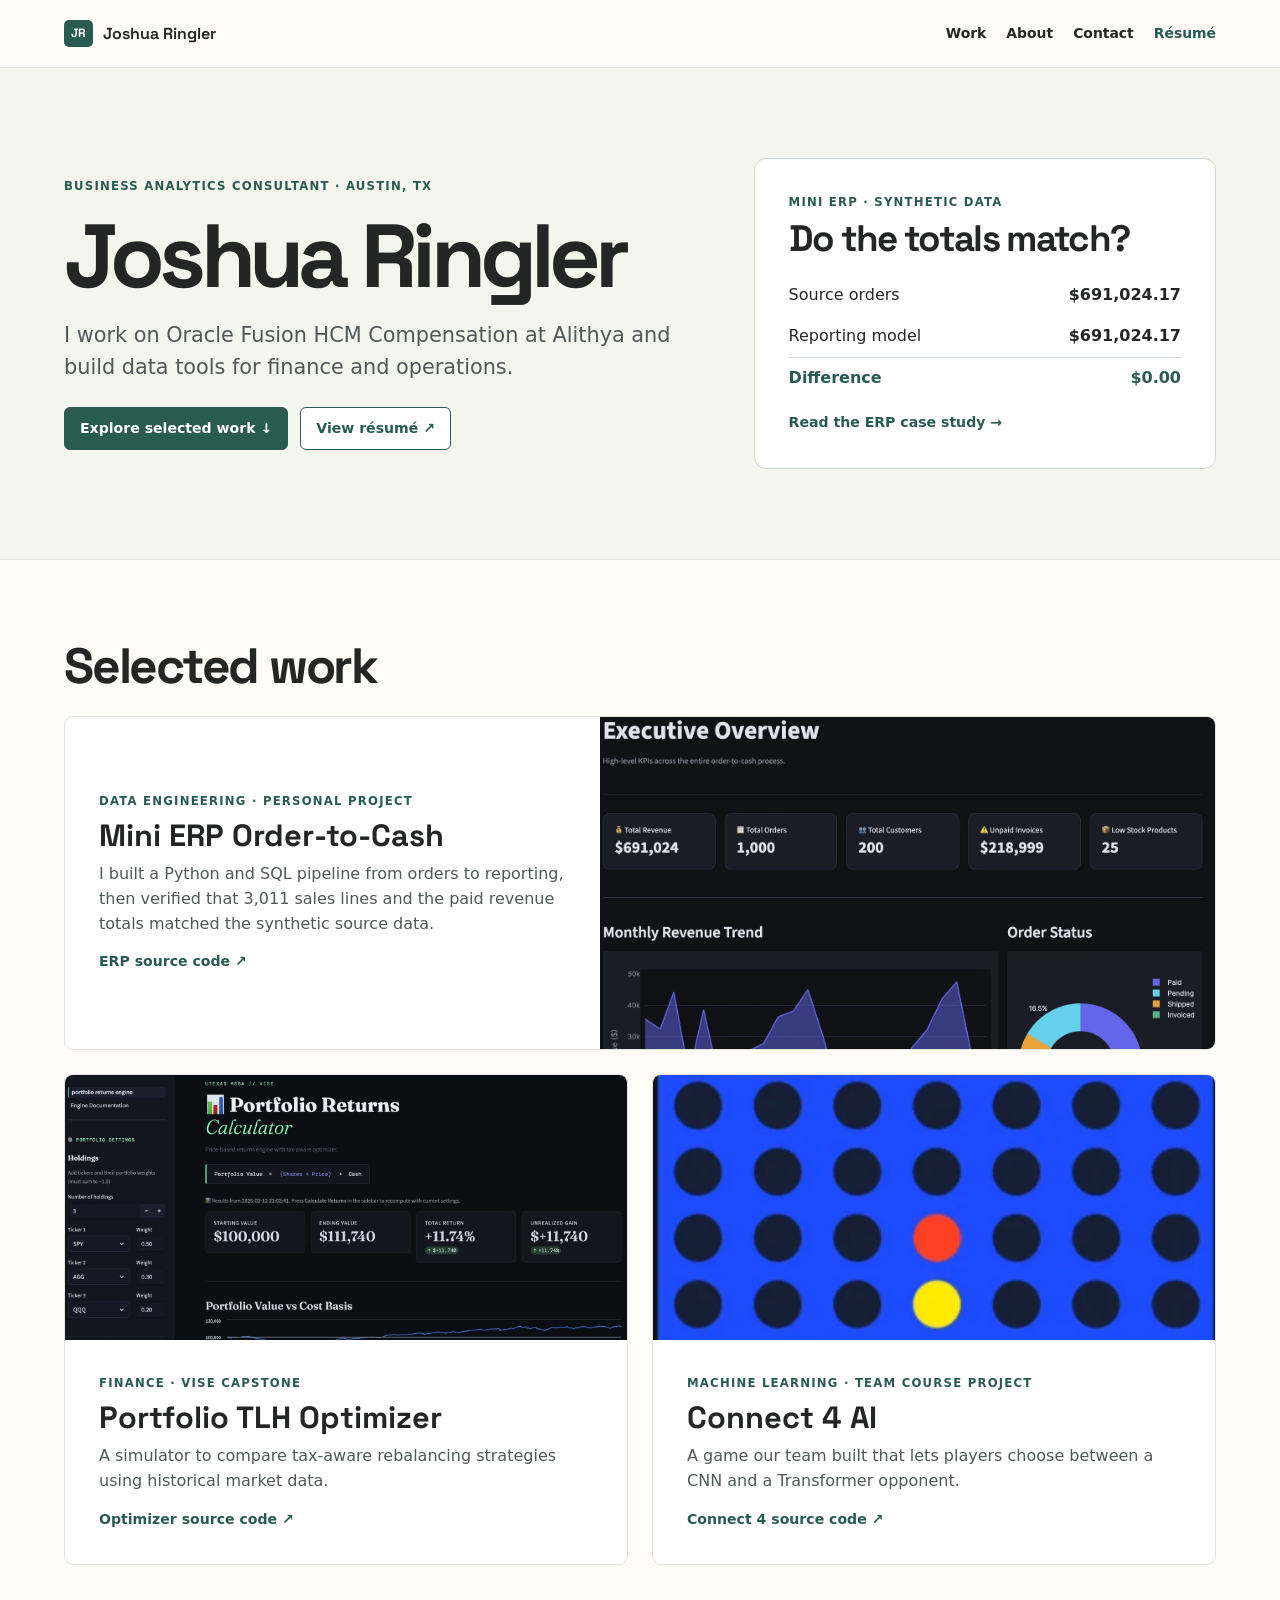
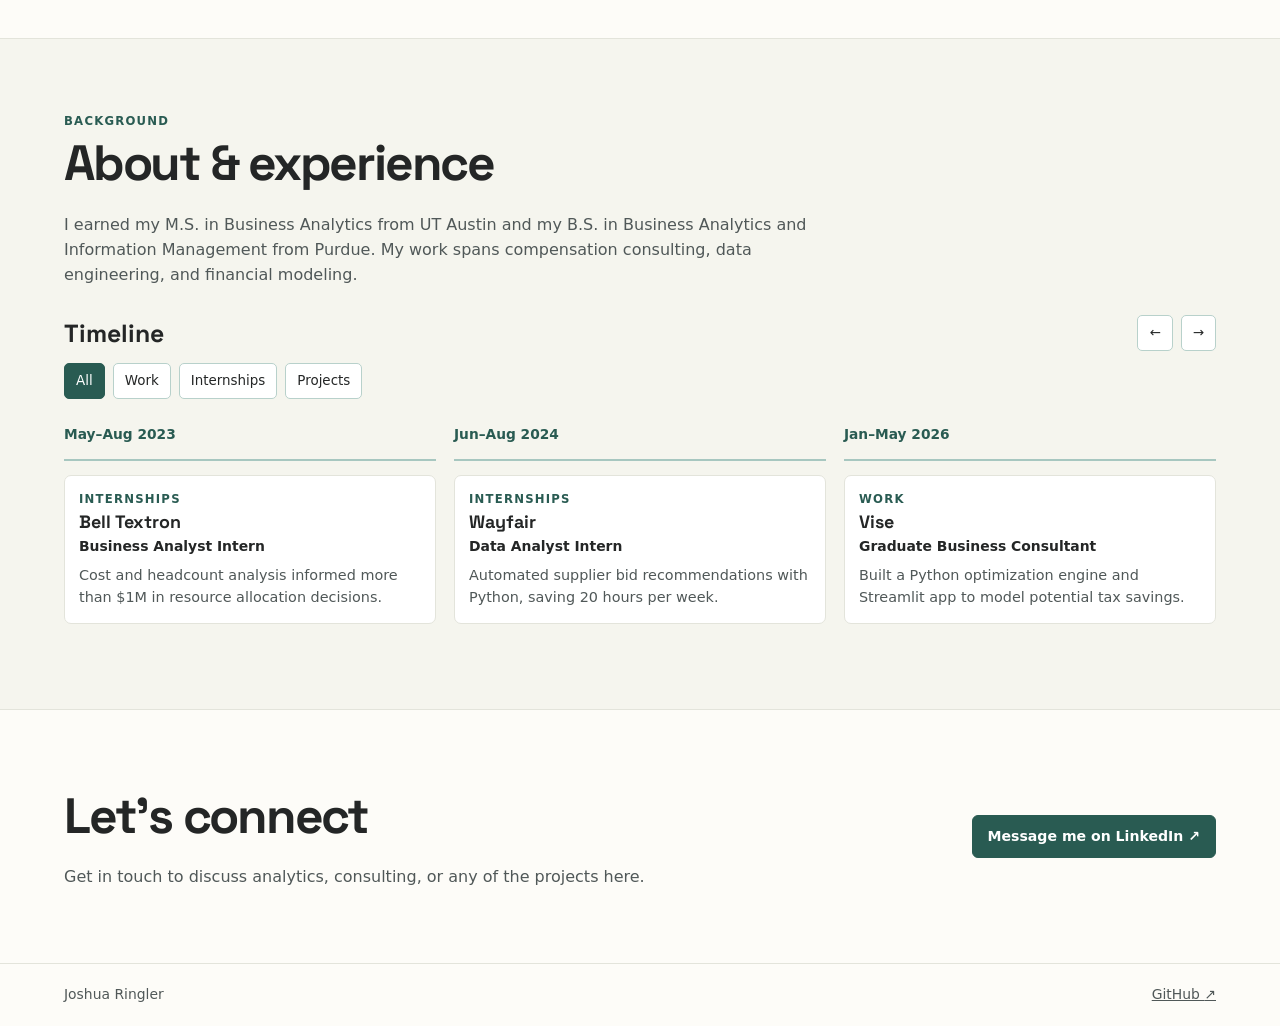
==== commit afe74dc7: "Show source evidence in all three portfolio case studies" ====
--- a/index.html
+++ b/index.html
@@ -49,7 +49,7 @@
       </div>
     </article>
     <article class="project">
-      <div class="game-preview" aria-hidden="true">CNN / Transformer</div>
+      <img class="project-image gameplay" src="/assets/images/connect-4-gameplay.webp" alt="Connect 4 gameplay with red and yellow pieces on the board" width="400" height="283" loading="lazy">
       <div class="project-content">
         <p class="label">Machine learning · Team course project</p>
         <h3><a href="/work/connect-4-ai/">Connect 4 AI</a></h3>
--- a/assets/consulting.css
+++ b/assets/consulting.css
@@ -97,3 +97,33 @@
   .top { flex-wrap: wrap; justify-content: flex-start; column-gap: 15px; padding-block: 10px; }
   nav { gap: 12px; }
 }
+
+.case p + p { margin-top: 12px; }
+.case figcaption { margin-top: 9px; color: var(--muted); font-size: .93rem; }
+.case table { width: 100%; border-collapse: collapse; margin: 10px 0 18px; table-layout: fixed; }
+.case caption { padding-bottom: 9px; text-align: left; font-weight: 650; color: var(--muted); }
+.case th, .case td { text-align: left; border-bottom: 1px solid #cdd8cd; padding: 10px 8px; overflow-wrap: anywhere; }
+.case td { font-variant-numeric: tabular-nums; }
+.case thead th { background: #eef2e9; }
+.gameplay { object-position: center; }
+.case .gameplay { width: min(100%, 480px); height: auto; aspect-ratio: auto; }
+.measure-controls { display: flex; flex-wrap: wrap; gap: 8px; margin: 18px 0 12px; }
+.measure-controls button {
+  font: inherit;
+  min-height: 44px;
+  cursor: pointer;
+  border: 1px solid #bdcdbf;
+  color: var(--ink);
+  background: #fff;
+  border-radius: 5px;
+  padding: 6px 11px;
+}
+.measure-controls button[aria-pressed=true] { background: var(--teal); border-color: var(--teal); color: #fff; }
+@media (max-width: 410px) {
+  .case table { font-size: .82rem; }
+  .case th, .case td { padding-inline: 5px; }
+}
+@media (prefers-reduced-motion: no-preference) {
+  .measure:not([hidden]) { animation: measure-change 170ms ease-out; }
+  @keyframes measure-change { from { opacity: .65; } to { opacity: 1; } }
+}
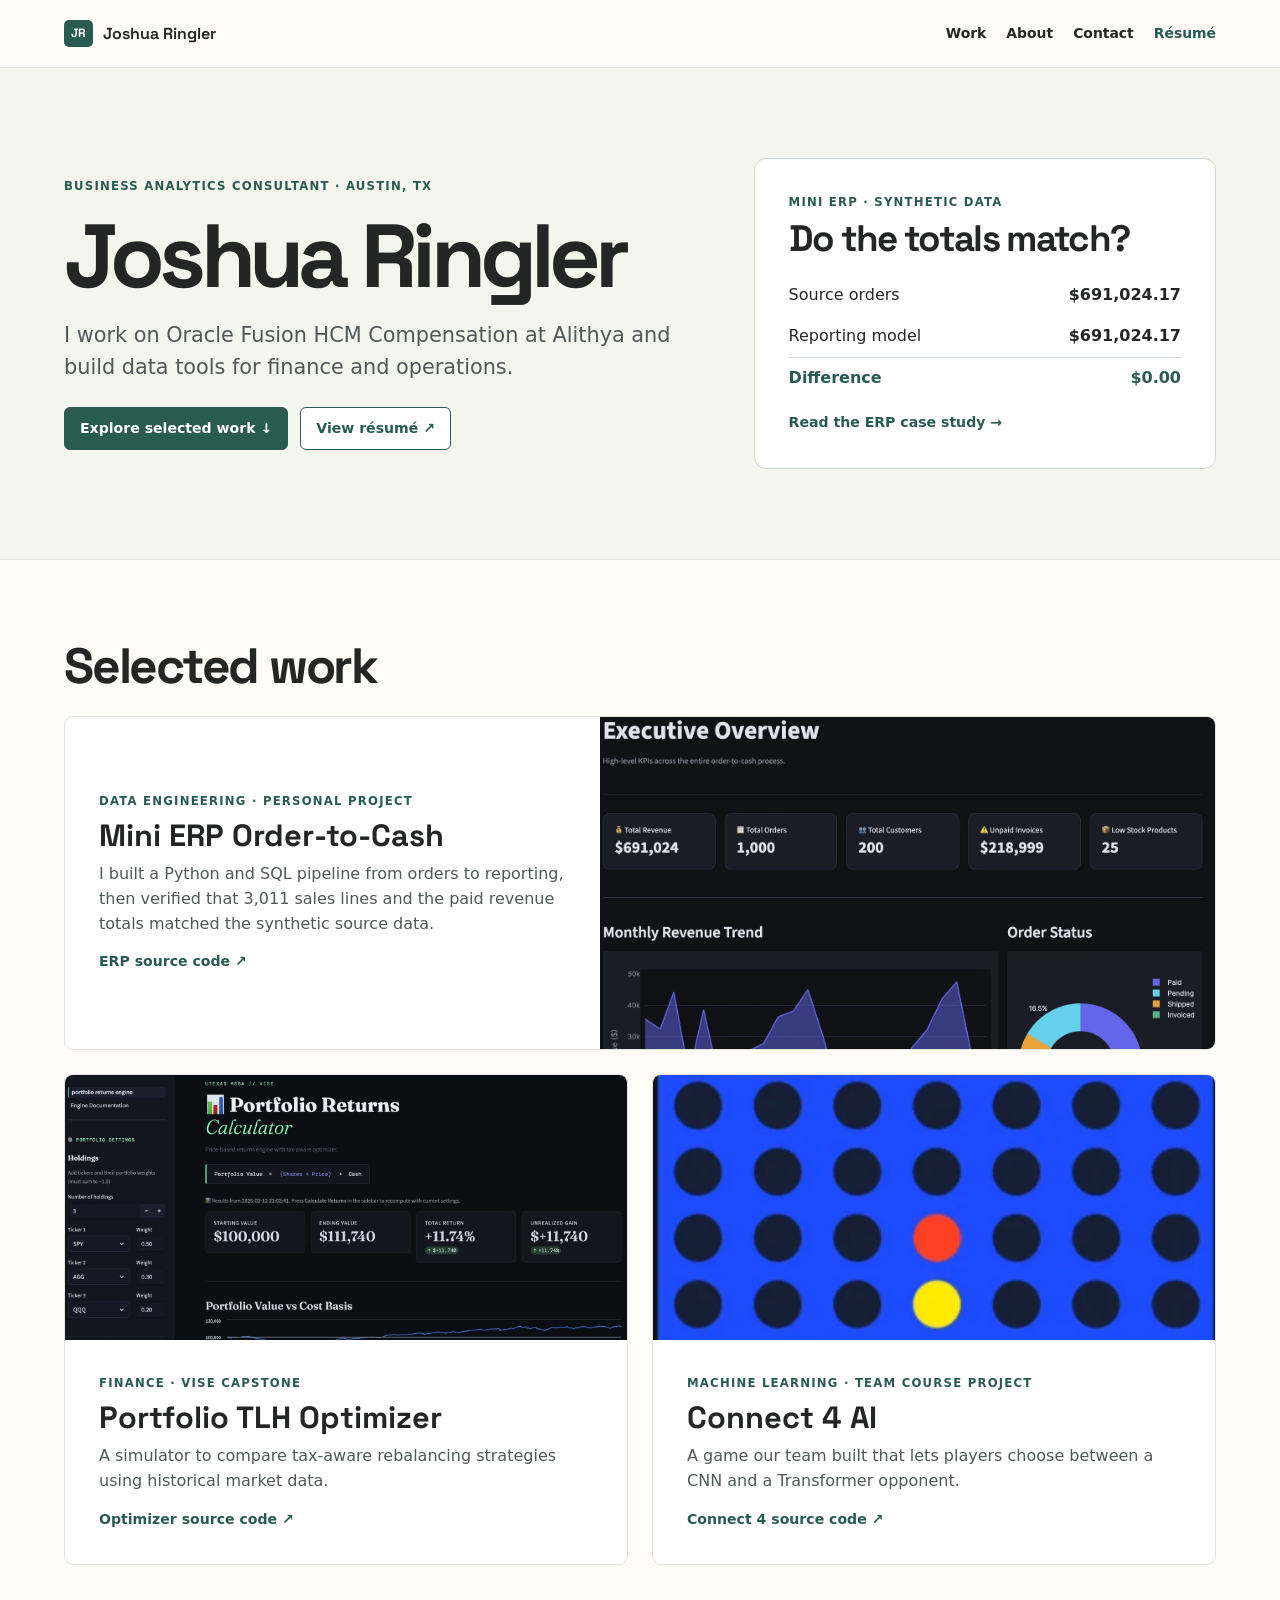
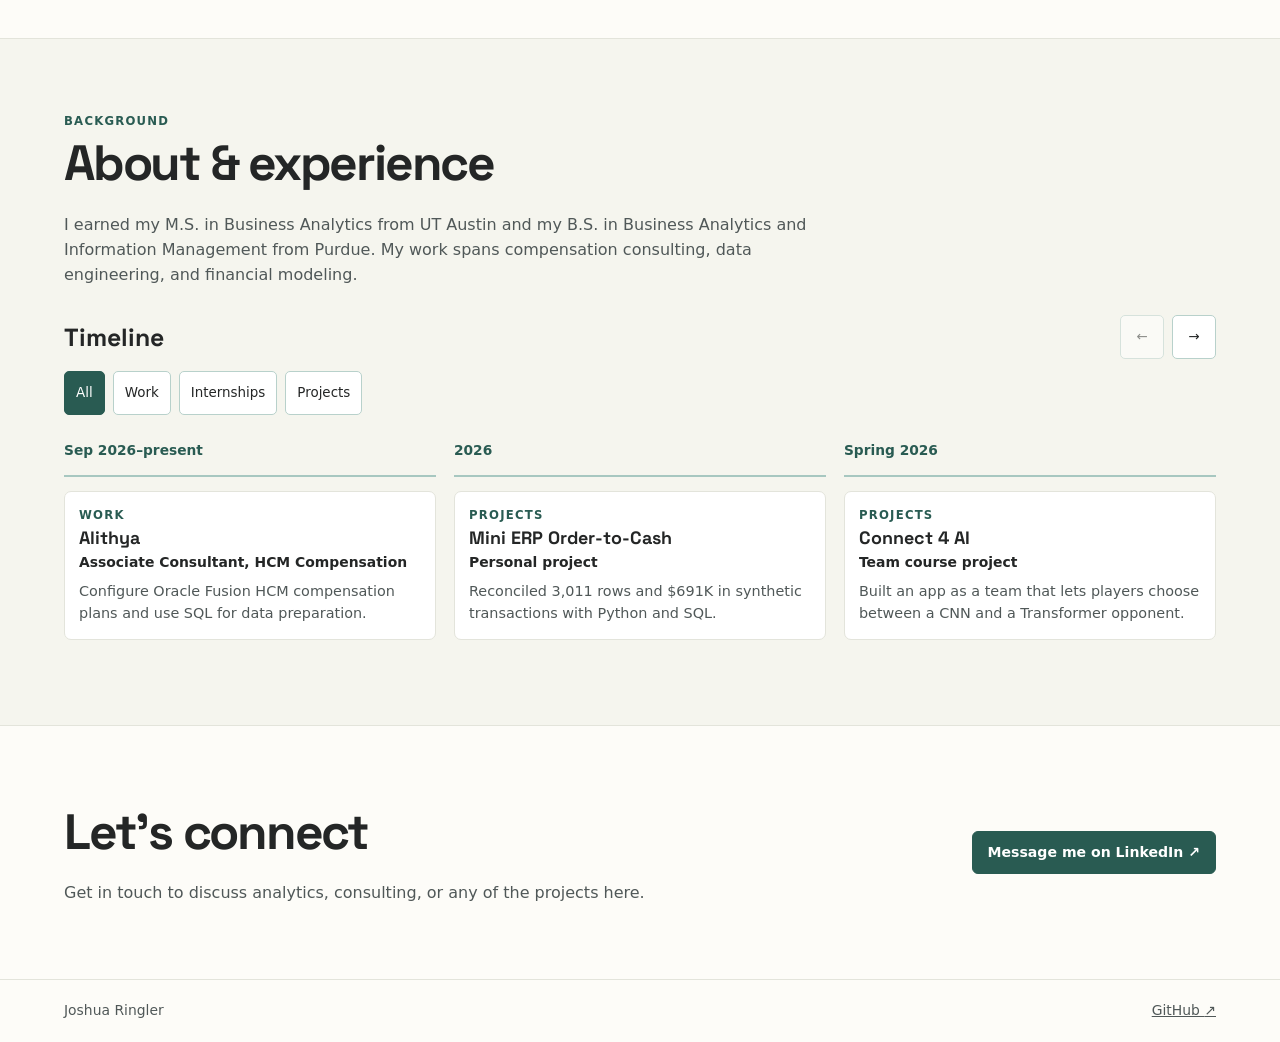
==== commit 03da926d: "Put current work first and refine timeline navigation" ====
--- a/index.html
+++ b/index.html
@@ -60,9 +60,28 @@
   </div>
 </section>
 <section class="about section" id="about"><div class="shell"><p class="label">Background</p><h2>About &amp; experience</h2><p class="intro">I earned my M.S. in Business Analytics from UT Austin and my B.S. in Business Analytics and Information Management from Purdue. My work spans compensation consulting, data engineering, and financial modeling.</p>
-<div class="timeline-head"><h3>Timeline</h3><div class="timeline-nav" hidden><button type="button" data-step="-1" aria-label="Earlier timeline entries">←</button><button type="button" data-step="1" aria-label="Later timeline entries">→</button></div></div>
-<div class="filters" hidden role="group" aria-label="Filter timeline"><button type="button" data-filter="All" aria-pressed="true">All</button><button type="button" data-filter="Work" aria-pressed="false">Work</button><button type="button" data-filter="Internships" aria-pressed="false">Internships</button><button type="button" data-filter="Projects" aria-pressed="false">Projects</button></div>
-<p class="sr" id="timeline-status" role="status"></p><ol class="timeline" tabindex="0" aria-label="Experience and project timeline"><li data-category="Internships"><p class="time">May–Aug 2023</p><div class="event"><p class="label">Internships</p><h3>Bell Textron</h3><p class="role">Business Analyst Intern</p><p>Cost and headcount analysis informed more than $1M in resource allocation decisions.</p></div></li><li data-category="Internships"><p class="time">Jun–Aug 2024</p><div class="event"><p class="label">Internships</p><h3>Wayfair</h3><p class="role">Data Analyst Intern</p><p>Automated supplier bid recommendations with Python, saving 20 hours per week.</p></div></li><li data-category="Work"><p class="time">Jan–May 2026</p><div class="event"><p class="label">Work</p><h3>Vise</h3><p class="role">Graduate Business Consultant</p><p>Built a Python optimization engine and Streamlit app to model potential tax savings.</p></div></li><li data-category="Projects"><p class="time">Spring 2026</p><div class="event"><p class="label">Projects</p><h3>Connect 4 AI</h3><p class="role">Team course project</p><p>Built an app as a team that lets players choose between a CNN and a Transformer opponent.</p></div></li><li data-category="Projects"><p class="time">2026</p><div class="event"><p class="label">Projects</p><h3>Mini ERP Order-to-Cash</h3><p class="role">Personal project</p><p>Reconciled 3,011 rows and $691K in synthetic transactions with Python and SQL.</p></div></li><li data-category="Work"><p class="time">Sep 2026–present</p><div class="event"><p class="label">Work</p><h3>Alithya</h3><p class="role">Associate Consultant, HCM Compensation</p><p>Configure Oracle Fusion HCM compensation plans and use SQL for data preparation.</p></div></li></ol></div></section>
+<div class="timeline-head">
+  <h3>Timeline</h3>
+  <div class="timeline-nav" hidden>
+    <button type="button" data-step="-1" aria-label="Show newer entries" aria-controls="experience-timeline" aria-disabled="true">←</button>
+    <button type="button" data-step="1" aria-label="Show older entries" aria-controls="experience-timeline" aria-disabled="false">→</button>
+  </div>
+</div>
+<div class="filters" hidden role="group" aria-label="Filter timeline">
+  <button type="button" data-filter="All" aria-pressed="true">All</button>
+  <button type="button" data-filter="Work" aria-pressed="false">Work</button>
+  <button type="button" data-filter="Internships" aria-pressed="false">Internships</button>
+  <button type="button" data-filter="Projects" aria-pressed="false">Projects</button>
+</div>
+<p class="sr" id="timeline-status" role="status"></p>
+<ol id="experience-timeline" class="timeline" aria-label="Experience and project timeline">
+  <li data-category="Work"><p class="time"><time datetime="2026-09">Sep 2026</time>–present</p><div class="event"><p class="label">Work</p><h3>Alithya</h3><p class="role">Associate Consultant, HCM Compensation</p><p>Configure Oracle Fusion HCM compensation plans and use SQL for data preparation.</p></div></li>
+  <li data-category="Projects"><p class="time"><time datetime="2026">2026</time></p><div class="event"><p class="label">Projects</p><h3>Mini ERP Order-to-Cash</h3><p class="role">Personal project</p><p>Reconciled 3,011 rows and $691K in synthetic transactions with Python and SQL.</p></div></li>
+  <li data-category="Projects"><p class="time"><time datetime="2026">Spring 2026</time></p><div class="event"><p class="label">Projects</p><h3>Connect 4 AI</h3><p class="role">Team course project</p><p>Built an app as a team that lets players choose between a CNN and a Transformer opponent.</p></div></li>
+  <li data-category="Work"><p class="time"><time datetime="2026-01">Jan</time>–<time datetime="2026-05">May 2026</time></p><div class="event"><p class="label">Work</p><h3>Vise</h3><p class="role">Graduate Business Consultant</p><p>Built a Python optimization engine and Streamlit app to model potential tax savings.</p></div></li>
+  <li data-category="Internships"><p class="time"><time datetime="2024-06">Jun</time>–<time datetime="2024-08">Aug 2024</time></p><div class="event"><p class="label">Internships</p><h3>Wayfair</h3><p class="role">Data Analyst Intern</p><p>Automated supplier bid recommendations with Python, saving 20 hours per week.</p></div></li>
+  <li data-category="Internships"><p class="time"><time datetime="2023-05">May</time>–<time datetime="2023-08">Aug 2023</time></p><div class="event"><p class="label">Internships</p><h3>Bell Textron</h3><p class="role">Business Analyst Intern</p><p>Cost and headcount analysis informed more than $1M in resource allocation decisions.</p></div></li>
+</ol></div></section>
 <section class="shell section contact" id="contact">
   <div><h2>Let’s connect</h2><p>Get in touch to discuss analytics, consulting, or any of the projects here.</p></div>
   <a class="primary" href="https://www.linkedin.com/in/joshuaringler/">Message me on LinkedIn <span aria-hidden="true">↗</span></a>
--- a/assets/consulting.css
+++ b/assets/consulting.css
@@ -42,7 +42,7 @@
 .intro{max-width:75ch}
 .timeline-head{margin:28px 0 12px}.timeline-head h3{font-size:1.55rem}
 .filters,.timeline-nav{display:flex;gap:8px;flex-wrap:wrap}
-.filters button,.timeline-nav button{padding:6px 11px;min-height:36px;background:white;color:var(--ink);border:1px solid #b8d1cb;border-radius:5px;font:inherit;font-size:.84rem;cursor:pointer}
+.filters button,.timeline-nav button{padding:6px 11px;min-height:44px;background:white;color:var(--ink);border:1px solid #b8d1cb;border-radius:5px;font:inherit;font-size:.84rem;cursor:pointer}
 .filters button[aria-pressed=true]{background:var(--teal);border-color:var(--teal);color:white}
 .timeline{display:grid;grid-auto-flow:column;grid-auto-columns:calc((100% - 36px)/3);gap:18px;overflow-x:auto;scroll-snap-type:x mandatory;list-style:none;margin:12px 0 0;padding:0 0 12px;scrollbar-color:#a1bdb6 transparent}
 .timeline li{scroll-snap-align:start;min-width:0}
@@ -58,7 +58,6 @@
 }
 @media(max-width:410px){nav{gap:9px}nav a,.brand{font-size:.76rem}.top{gap:7px}.brand{gap:5px}}
 
-.game-preview{aspect-ratio:1.95;background:#d9ece7;display:grid;place-content:center;justify-items:center;gap:6px;color:#17423e;font-size:.72rem;font-weight:700;letter-spacing:.06em}.game-board{display:grid;grid-template-columns:repeat(7,1fr);gap:4px;background:#174d49;border-radius:7px;padding:8px}.game-board i{width:clamp(10px,1.45vw,19px);aspect-ratio:1;border-radius:50%;background:#e1f0ec}.game-board .light{background:#e8b959}.game-board .dark{background:#76bdb1}.case .game-preview{max-height:315px}
 
 
 .proof {
@@ -127,3 +126,9 @@
   .measure:not([hidden]) { animation: measure-change 170ms ease-out; }
   @keyframes measure-change { from { opacity: .65; } to { opacity: 1; } }
 }
+
+.timeline-nav button { min-width: 44px; }
+.timeline-nav button[aria-disabled=true] { opacity: .5; cursor: default; }
+@media (min-width: 721px) {
+  .timeline-head { min-height: 44px; }
+}
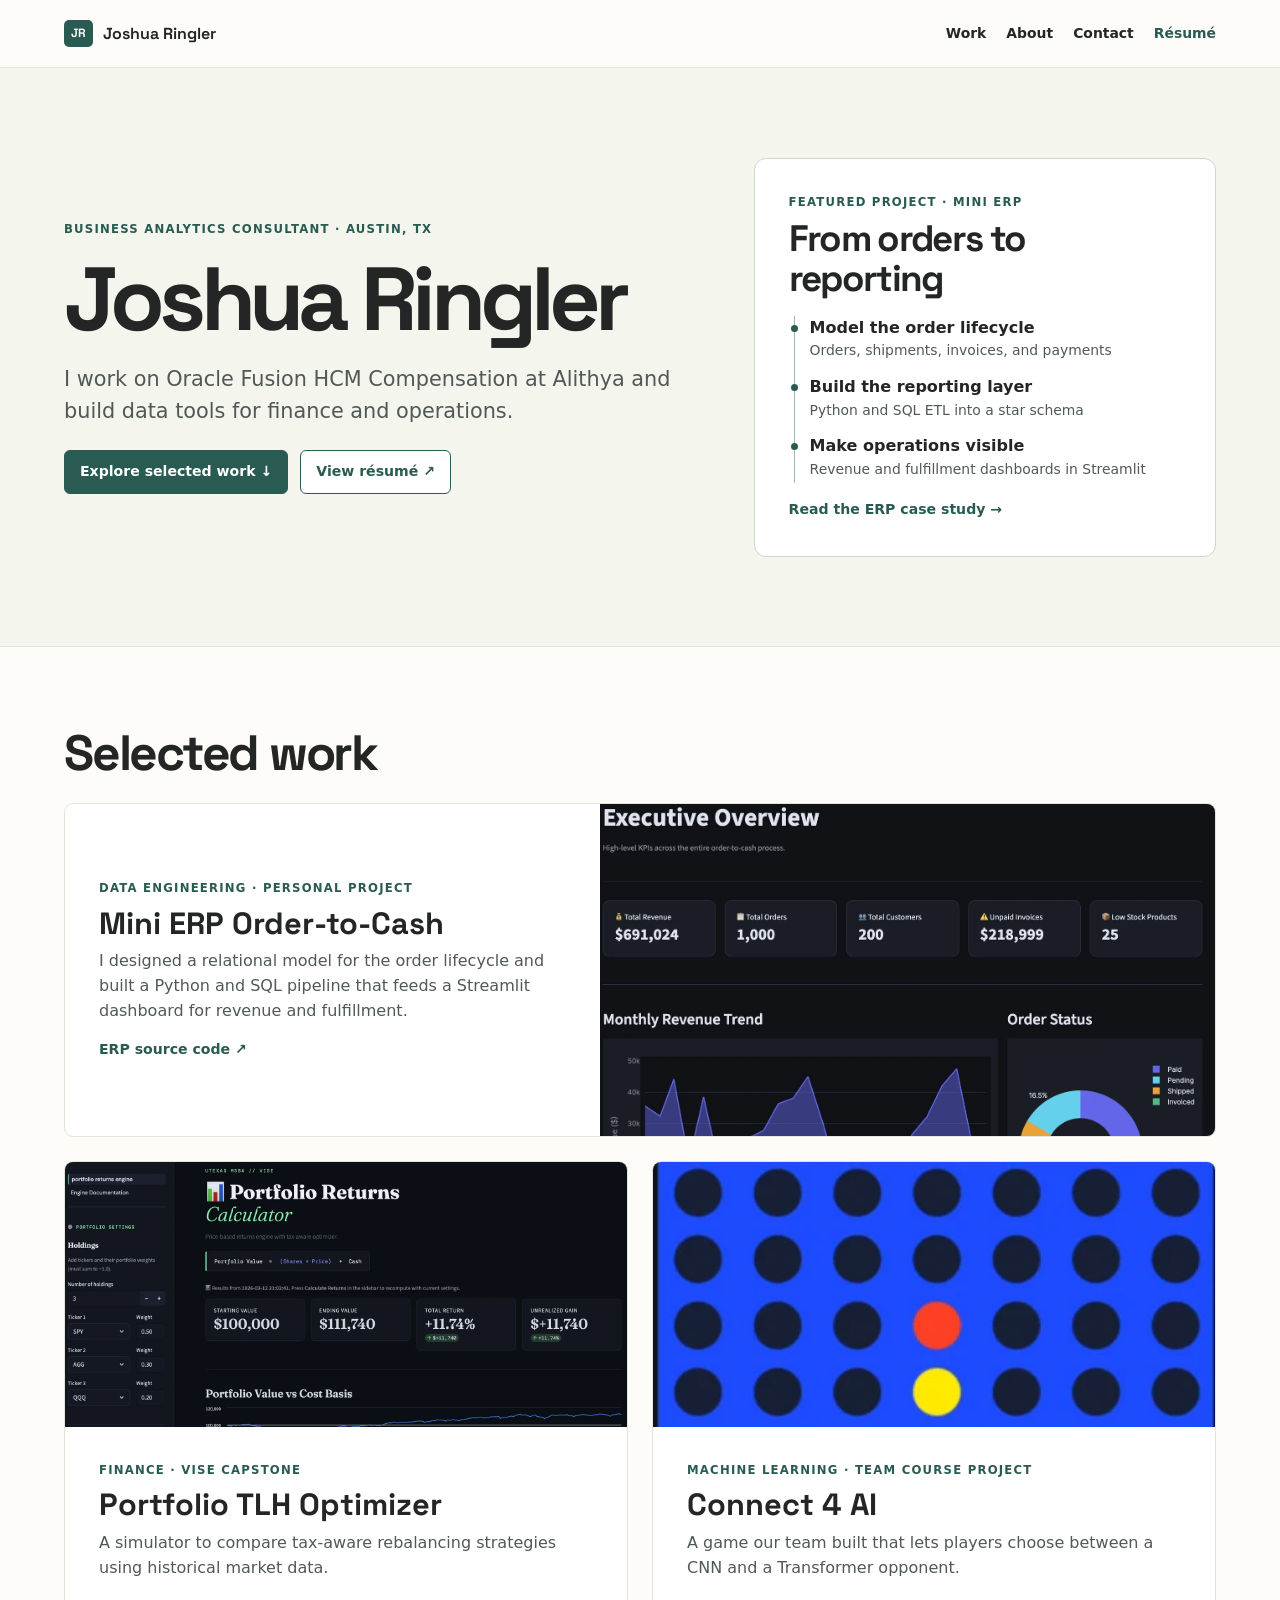
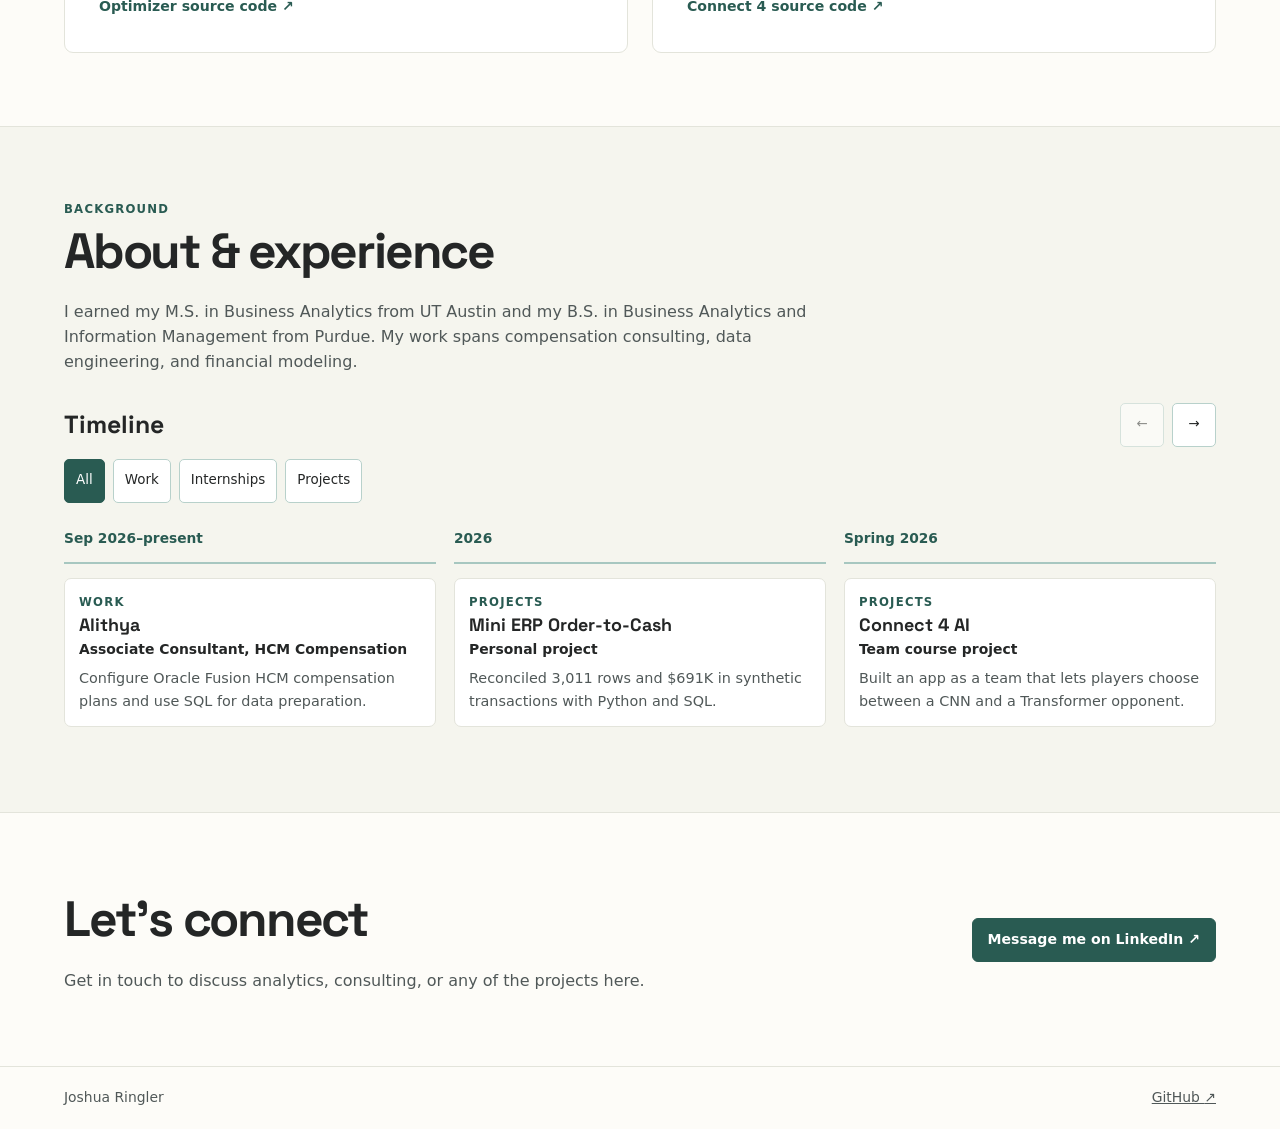
==== commit 0f8f7d01: "Feature ERP architecture and contextualize synthetic validation" ====
--- a/index.html
+++ b/index.html
@@ -15,14 +15,14 @@
         <a class="secondary" href="/assets/joshua-ringler-resume.pdf">View résumé <span aria-hidden="true">↗</span></a>
       </div>
     </div>
-    <aside class="proof" aria-labelledby="proof-title">
-      <p class="label">Mini ERP · Synthetic data</p>
-      <h2 id="proof-title">Do the totals match?</h2>
-      <dl class="reconciliation">
-        <div><dt>Source orders</dt><dd>$691,024.17</dd></div>
-        <div><dt>Reporting model</dt><dd>$691,024.17</dd></div>
-        <div class="difference"><dt>Difference</dt><dd>$0.00</dd></div>
-      </dl>
+    <aside class="project-spotlight" aria-labelledby="spotlight-title">
+      <p class="label">Featured project · Mini ERP</p>
+      <h2 id="spotlight-title">From orders to reporting</h2>
+      <ol class="pipeline">
+        <li><strong>Model the order lifecycle</strong><span>Orders, shipments, invoices, and payments</span></li>
+        <li><strong>Build the reporting layer</strong><span>Python and SQL ETL into a star schema</span></li>
+        <li><strong>Make operations visible</strong><span>Revenue and fulfillment dashboards in Streamlit</span></li>
+      </ol>
       <a class="arrow" href="/work/order-to-cash/">Read the ERP case study <span aria-hidden="true">→</span></a>
     </aside>
   </div>
@@ -34,7 +34,7 @@
       <div class="project-content">
         <p class="label">Data engineering · Personal project</p>
         <h3><a href="/work/order-to-cash/">Mini ERP Order-to-Cash</a></h3>
-        <p>I built a Python and SQL pipeline from orders to reporting, then verified that 3,011 sales lines and the paid revenue totals matched the synthetic source data.</p>
+        <p>I designed a relational model for the order lifecycle and built a Python and SQL pipeline that feeds a Streamlit dashboard for revenue and fulfillment.</p>
         <a class="arrow" href="https://github.com/jringler30/mini-erp-order-to-cash">ERP source code <span aria-hidden="true">↗</span></a>
       </div>
       <img class="project-image" src="/assets/images/order-to-cash.webp" alt="Order-to-cash reporting dashboard" loading="lazy" width="1467" height="1100">
--- a/assets/consulting.css
+++ b/assets/consulting.css
@@ -60,23 +60,34 @@
 
 
 
-.proof {
+.project-spotlight {
   min-width: 0;
   padding: clamp(18px, 3vw, 34px);
   border: 1px solid #cdd8cd;
   border-radius: 12px;
   background: #fff;
 }
-.proof h2 { font-size: clamp(1.5rem, 3vw, 2.3rem); margin: 8px 0 16px; }
-.reconciliation { margin: 0 0 11px; font-size: clamp(.85rem, 1.4vw, 1rem); }
-.reconciliation > div {
-  display: grid;
-  grid-template-columns: minmax(0, 1fr) auto;
-  gap: 8px;
-  padding: 8px 0;
+.project-spotlight h2 { font-size: clamp(1.5rem, 3vw, 2.3rem); margin: 8px 0 16px; }
+.pipeline {
+  list-style: none;
+  margin: 0 0 14px 5px;
+  padding: 0 0 0 15px;
+  border-left: 1px solid #9eb6a8;
 }
-.reconciliation dd { margin: 0; font-weight: 650; font-variant-numeric: tabular-nums; }
-.difference { border-top: 1px solid #cad8ce; color: var(--teal); font-weight: 700; }
+.pipeline li { position: relative; padding-bottom: 13px; }
+.pipeline li:last-child { padding-bottom: 2px; }
+.pipeline li::before {
+  content: "";
+  position: absolute;
+  top: .56em;
+  left: -19px;
+  width: 7px;
+  height: 7px;
+  border-radius: 50%;
+  background: var(--teal);
+}
+.pipeline strong, .pipeline span { display: block; }
+.pipeline span { color: var(--muted); font-size: .87rem; }
 .featured {
   grid-column: 1 / -1;
   display: grid;
@@ -132,3 +143,4 @@
 @media (min-width: 721px) {
   .timeline-head { min-height: 44px; }
 }
+.case img { width: auto; height: auto; object-fit: contain; }
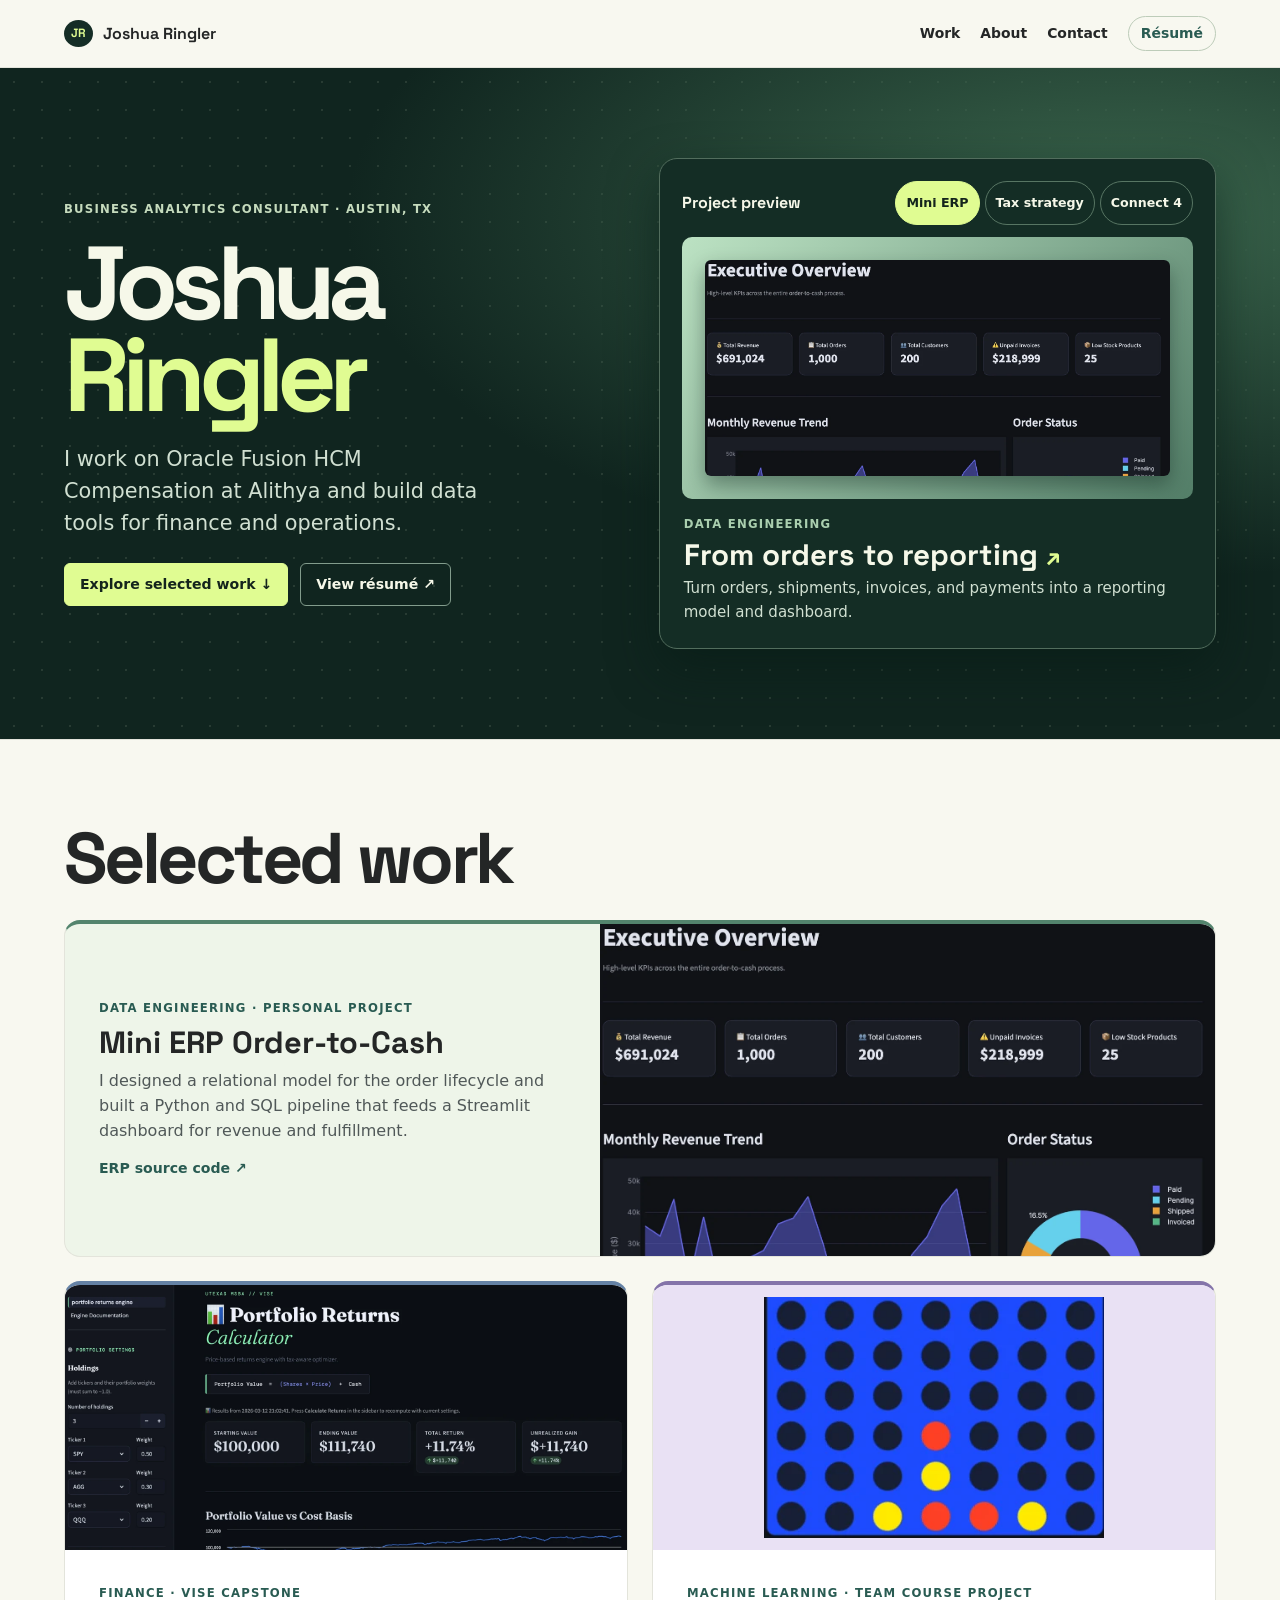
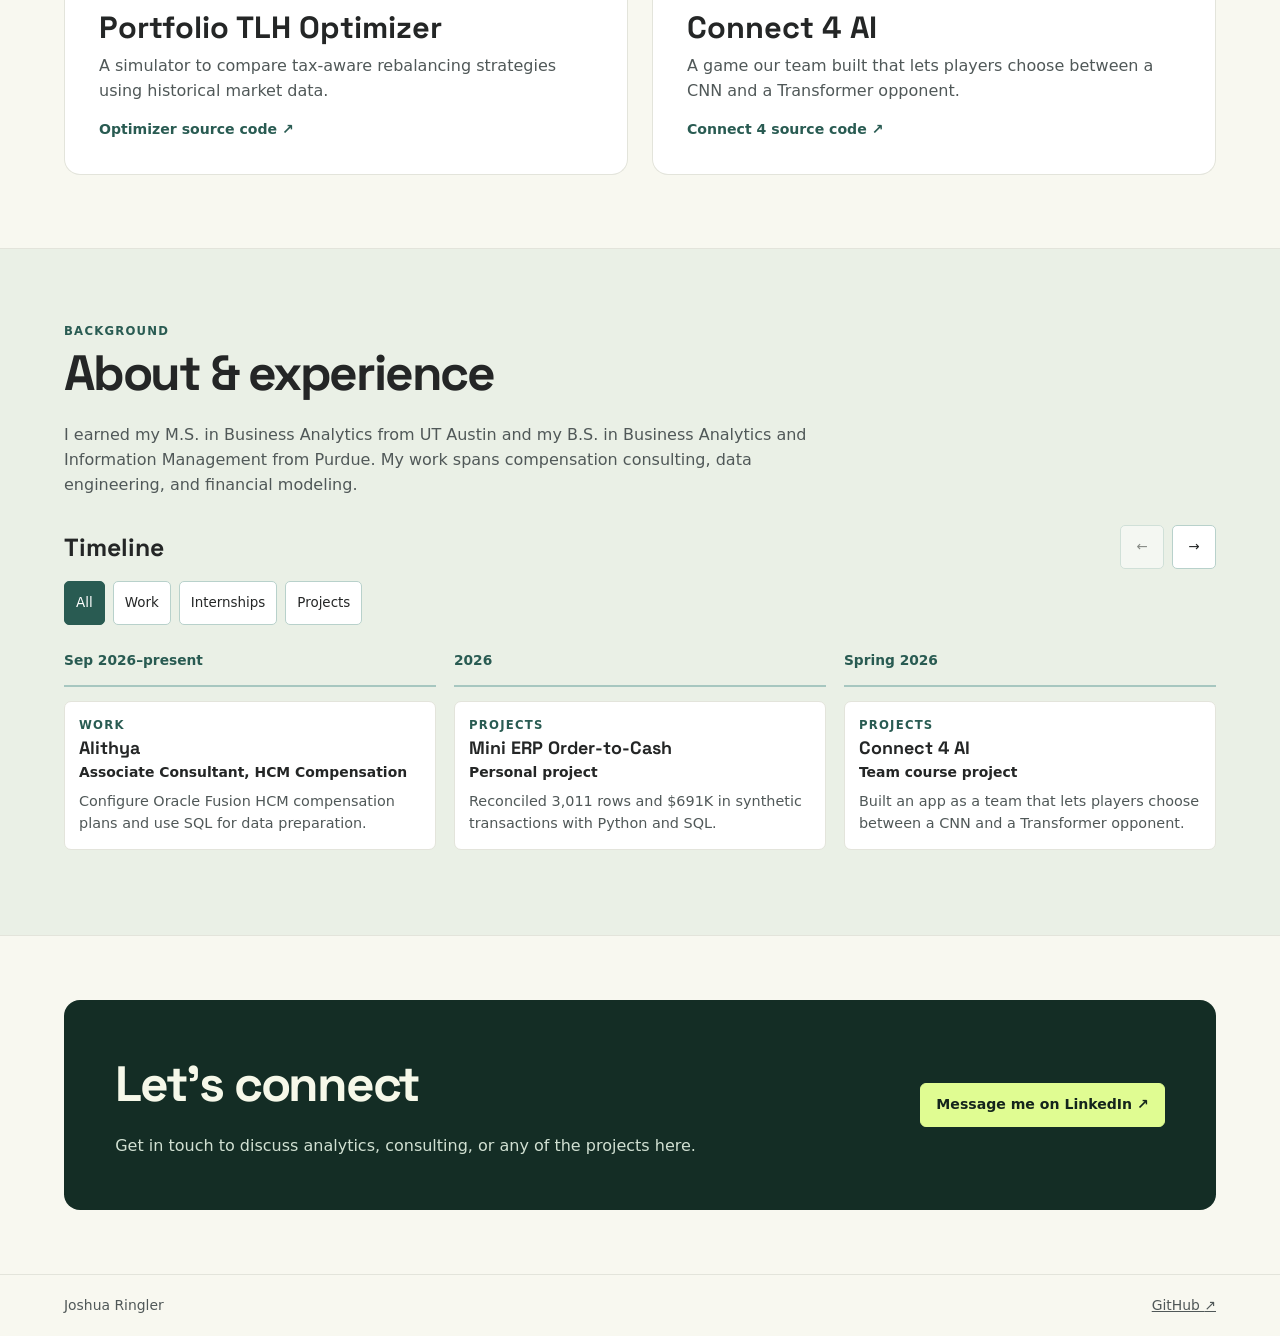
==== commit da83da14: "Redesign portfolio hero with an interactive project showcase" ====
--- a/index.html
+++ b/index.html
@@ -1,36 +1,67 @@
 <!doctype html>
 <html lang="en"><head><meta charset="utf-8"><meta name="viewport" content="width=device-width,initial-scale=1">
-<title>Joshua Ringler | Business Analytics Consultant</title><meta name="description" content="Oracle Fusion HCM consulting, data engineering, and financial analytics projects."><link rel="stylesheet" href="/assets/consulting.css"><script src="/assets/timeline.js" defer></script></head>
-<body><a class="skip" href="#main">Skip to content</a>
+<title>Joshua Ringler | Business Analytics Consultant</title><meta name="description" content="Oracle Fusion HCM consulting, data engineering, and financial analytics projects."><link rel="stylesheet" href="/assets/consulting.css"><script src="/assets/timeline.js" defer></script><script src="/assets/showcase.js" defer></script></head>
+<body class="portfolio-home"><a class="skip" href="#main">Skip to content</a>
 <header class="site-header"><div class="shell top"><a class="brand" href="/"><span aria-hidden="true">JR</span> Joshua Ringler</a><nav aria-label="Main navigation"><a href="/#work">Work</a><a href="/#about">About</a><a href="/#contact">Contact</a><a class="nav-resume" href="/assets/joshua-ringler-resume.pdf">Résumé</a></nav></div></header>
 <main id="main">
 <section class="hero">
   <div class="shell hero-grid">
     <div class="hero-intro">
       <p class="label">Business analytics consultant · Austin, TX</p>
-      <h1>Joshua Ringler</h1>
+      <h1>Joshua <span>Ringler</span></h1>
       <p class="lead">I work on Oracle Fusion HCM Compensation at Alithya and build data tools for finance and operations.</p>
       <div class="actions">
         <a class="primary" href="#work">Explore selected work <span aria-hidden="true">↓</span></a>
         <a class="secondary" href="/assets/joshua-ringler-resume.pdf">View résumé <span aria-hidden="true">↗</span></a>
       </div>
     </div>
-    <aside class="project-spotlight" aria-labelledby="spotlight-title">
-      <p class="label">Featured project · Mini ERP</p>
-      <h2 id="spotlight-title">From orders to reporting</h2>
-      <ol class="pipeline">
-        <li><strong>Model the order lifecycle</strong><span>Orders, shipments, invoices, and payments</span></li>
-        <li><strong>Build the reporting layer</strong><span>Python and SQL ETL into a star schema</span></li>
-        <li><strong>Make operations visible</strong><span>Revenue and fulfillment dashboards in Streamlit</span></li>
-      </ol>
-      <a class="arrow" href="/work/order-to-cash/">Read the ERP case study <span aria-hidden="true">→</span></a>
+    <aside class="showcase" aria-labelledby="showcase-title">
+      <div class="showcase-head">
+        <h2 id="showcase-title">Project preview</h2>
+        <div class="showcase-controls" role="group" aria-label="Choose a project to preview" hidden>
+          <button type="button" aria-controls="preview-order-to-cash" aria-pressed="true">Mini ERP</button>
+          <button type="button" aria-controls="preview-portfolio-tlh" aria-pressed="false">Tax strategy</button>
+          <button type="button" aria-controls="preview-connect-4-ai" aria-pressed="false">Connect 4</button>
+        </div>
+      </div>
+      <p class="sr" role="status" data-showcase-status></p>
+      <div id="preview-order-to-cash" class="showcase-panel">
+        <div class="showcase-image showcase-image--order-to-cash">
+          <img src="/assets/images/order-to-cash.webp" alt="Order-to-cash dashboard showing revenue and fulfillment metrics" width="1467" height="1100" fetchpriority="high">
+        </div>
+        <div class="showcase-copy">
+          <p class="label">Data engineering</p>
+          <h3><a href="/work/order-to-cash/">From orders to reporting <span aria-hidden="true">↗</span></a></h3>
+          <p>Turn orders, shipments, invoices, and payments into a reporting model and dashboard.</p>
+        </div>
+      </div>
+      <div id="preview-portfolio-tlh" class="showcase-panel" hidden>
+        <div class="showcase-image showcase-image--portfolio-tlh">
+          <img src="/assets/images/portfolio.webp" alt="Portfolio simulator with strategy controls and return metrics" width="1600" height="861" loading="lazy">
+        </div>
+        <div class="showcase-copy">
+          <p class="label">Quantitative finance</p>
+          <h3><a href="/work/portfolio-tlh/">Test tax-aware rebalancing <span aria-hidden="true">↗</span></a></h3>
+          <p>Compare rebalancing rules and tax-loss harvesting using historical prices.</p>
+        </div>
+      </div>
+      <div id="preview-connect-4-ai" class="showcase-panel" hidden>
+        <div class="showcase-image showcase-image--connect-4-ai">
+          <img src="/assets/images/connect-4-gameplay.webp" alt="Connect 4 game board with red and yellow pieces" width="400" height="283" loading="lazy">
+        </div>
+        <div class="showcase-copy">
+          <p class="label">Applied machine learning</p>
+          <h3><a href="/work/connect-4-ai/">Play against a model <span aria-hidden="true">↗</span></a></h3>
+          <p>Our team built a game where players choose a CNN or Transformer opponent.</p>
+        </div>
+      </div>
     </aside>
   </div>
 </section>
 <section class="shell section" id="work">
   <h2>Selected work</h2>
   <div class="projects">
-    <article class="project featured">
+    <article class="project featured project--erp">
       <div class="project-content">
         <p class="label">Data engineering · Personal project</p>
         <h3><a href="/work/order-to-cash/">Mini ERP Order-to-Cash</a></h3>
@@ -39,7 +70,7 @@
       </div>
       <img class="project-image" src="/assets/images/order-to-cash.webp" alt="Order-to-cash reporting dashboard" loading="lazy" width="1467" height="1100">
     </article>
-    <article class="project">
+    <article class="project project--finance">
       <img class="project-image" src="/assets/images/portfolio.webp" alt="Portfolio simulator with rebalancing inputs and return metrics" loading="lazy" width="1600" height="861">
       <div class="project-content">
         <p class="label">Finance · Vise capstone</p>
@@ -48,7 +79,7 @@
         <a class="arrow" href="https://github.com/jringler30/portfolio-tlh-optimizer">Optimizer source code <span aria-hidden="true">↗</span></a>
       </div>
     </article>
-    <article class="project">
+    <article class="project project--ml">
       <img class="project-image gameplay" src="/assets/images/connect-4-gameplay.webp" alt="Connect 4 gameplay with red and yellow pieces on the board" width="400" height="283" loading="lazy">
       <div class="project-content">
         <p class="label">Machine learning · Team course project</p>
--- a/assets/consulting.css
+++ b/assets/consulting.css
@@ -60,34 +60,6 @@
 
 
 
-.project-spotlight {
-  min-width: 0;
-  padding: clamp(18px, 3vw, 34px);
-  border: 1px solid #cdd8cd;
-  border-radius: 12px;
-  background: #fff;
-}
-.project-spotlight h2 { font-size: clamp(1.5rem, 3vw, 2.3rem); margin: 8px 0 16px; }
-.pipeline {
-  list-style: none;
-  margin: 0 0 14px 5px;
-  padding: 0 0 0 15px;
-  border-left: 1px solid #9eb6a8;
-}
-.pipeline li { position: relative; padding-bottom: 13px; }
-.pipeline li:last-child { padding-bottom: 2px; }
-.pipeline li::before {
-  content: "";
-  position: absolute;
-  top: .56em;
-  left: -19px;
-  width: 7px;
-  height: 7px;
-  border-radius: 50%;
-  background: var(--teal);
-}
-.pipeline strong, .pipeline span { display: block; }
-.pipeline span { color: var(--muted); font-size: .87rem; }
 .featured {
   grid-column: 1 / -1;
   display: grid;
@@ -144,3 +116,71 @@
   .timeline-head { min-height: 44px; }
 }
 .case img { width: auto; height: auto; object-fit: contain; }
+
+/* Homepage palette and project preview */
+.portfolio-home { background: #f8f8f0; }
+.portfolio-home .site-header { background: #f8f8f0; }
+.portfolio-home .brand span { background: #152d26; color: #e0fc92; border-radius: 50%; }
+.portfolio-home .nav-resume { border: 1px solid #bdccb9; border-radius: 99px; padding: 6px 12px; }
+.portfolio-home .hero {
+  --hero-ink: #f6f8e9;
+  --hero-accent: #e0fc92;
+  color: var(--hero-ink);
+  background-color: #10251f;
+  background-image:
+    radial-gradient(ellipse at 88% 22%, #3b664d 0, transparent 49%),
+    radial-gradient(circle, #adc0a626 1px, transparent 1.1px);
+  background-size: auto, 28px 28px;
+  padding-block: clamp(40px, 7vw, 96px);
+}
+.portfolio-home .hero-grid { grid-template-columns: minmax(0, 1fr) minmax(0, 1.05fr); gap: clamp(24px, 5vw, 75px); }
+.hero-intro .label { color: #c5dbbd; }
+.hero-intro h1 { font-size: clamp(3.3rem, 8.1vw, 7.25rem); line-height: .88; letter-spacing: -.075em; margin-block: 20px 22px; }
+.hero-intro h1 span { color: var(--hero-accent); display: block; }
+.hero-intro .lead { color: #d1e0d2; max-width: 34ch; }
+.hero-intro .primary { background: var(--hero-accent); border-color: var(--hero-accent); color: #14241c; }
+.hero-intro .primary:hover { background: #f0ffbb; }
+.hero-intro .secondary { color: var(--hero-ink); background: transparent; border-color: #829c8c; }
+.hero-intro .secondary:hover { background: #304b3c; }
+.hero :focus-visible { outline-color: var(--hero-accent); }
+.showcase { min-width: 0; border: 1px solid #526d5d; border-radius: 18px; padding: clamp(12px, 1.8vw, 22px); background: #142d25; box-shadow: 0 20px 48px #081c16a0; }
+.showcase-head { display: flex; flex-wrap: wrap; gap: 8px 14px; align-items: center; justify-content: space-between; margin-bottom: 12px; }
+.showcase-head h2 { margin: 0; font-size: 1rem; letter-spacing: 0; }
+.showcase-controls { display: flex; flex-wrap: wrap; gap: 5px; }
+.showcase-controls button { min-height: 44px; background: transparent; color: var(--hero-ink); font: inherit; font-size: .79rem; font-weight: 650; border: 1px solid #577563; border-radius: 99px; padding: 4px 10px; cursor: pointer; }
+.showcase-controls button:hover { background: #355644; }
+.showcase-controls button[aria-pressed=true] { background: var(--hero-accent); color: #14241c; border-color: var(--hero-accent); }
+.showcase-image { display: grid; grid-template: minmax(0, 1fr) / minmax(0, 1fr); place-items: center; aspect-ratio: 1.95; overflow: hidden; padding: clamp(9px, 2vw, 23px); border-radius: 10px; background: linear-gradient(130deg, #bce2c3, #537e68); }
+.showcase-image img { display: block; width: 100%; height: 100%; min-height: 0; min-width: 0; object-fit: cover; object-position: top; border-radius: 6px; box-shadow: 0 9px 20px #0a211a66; }
+.showcase-image--portfolio-tlh { background: linear-gradient(130deg, #bad8ec, #617c9d); }
+.showcase-image--connect-4-ai { background: linear-gradient(130deg, #e3d8fc, #8e83b2); }
+.showcase-image--connect-4-ai img { width: auto; max-width: 100%; object-fit: contain; object-position: center; }
+.showcase-copy { padding: 16px 2px 2px; }
+.showcase-copy .label { color: #aacfaf; }
+.showcase-copy h3 { margin: 6px 0; font-size: clamp(1.23rem, 2.4vw, 1.85rem); }
+.showcase-copy a { text-decoration: none; }
+.showcase-copy a:hover { text-decoration: underline; text-underline-offset: .18em; }
+.showcase-copy h3 span { color: var(--hero-accent); font-size: .8em; }
+.showcase-copy > p:last-child { color: #d1e0d2; font-size: .94rem; }
+.portfolio-home #work h2 { font-size: clamp(2.55rem, 5.6vw, 5rem); }
+.portfolio-home .project { border-radius: 16px; border-top: 4px solid var(--project-accent); }
+.project--erp { --project-accent: #53846d; background: #eef5e9; }
+.project--finance { --project-accent: #6582a5; }
+.project--ml { --project-accent: #8474a9; }
+.portfolio-home .project--ml .project-image { object-fit: contain; background: #e9e1f4; padding: 12px; }
+.portfolio-home .about { background: #eaf0e6; }
+.portfolio-home .contact { border-radius: 16px; padding: clamp(23px, 4vw, 52px); margin-block: clamp(30px, 5vw, 65px); background: #142d25; color: #f6f8e9; }
+.portfolio-home .contact p { color: #d1e0d2; }
+.portfolio-home .contact .primary { background: #e0fc92; color: #14241c; border-color: #e0fc92; }
+.portfolio-home .contact .primary:hover { background: #f0ffbb; }
+.portfolio-home .contact :focus-visible { outline-color: #e0fc92; }
+@media (max-width: 760px) {
+  .portfolio-home .hero-grid { grid-template-columns: minmax(0, 1fr); }
+  .hero-intro h1 { font-size: clamp(3.3rem, 12vw, 6.15rem); }
+}
+@media (prefers-reduced-motion: no-preference) {
+  .showcase-panel:not([hidden]) { animation: showcase-appear 220ms ease-out; }
+  .portfolio-home .project { transition: box-shadow 180ms ease, transform 180ms ease; }
+  .portfolio-home .project:hover, .portfolio-home .project:focus-within { box-shadow: 0 10px 25px #132b2019; transform: translateY(-3px); }
+  @keyframes showcase-appear { from { opacity: .65; transform: translateY(4px); } to { opacity: 1; transform: translateY(0); } }
+}
